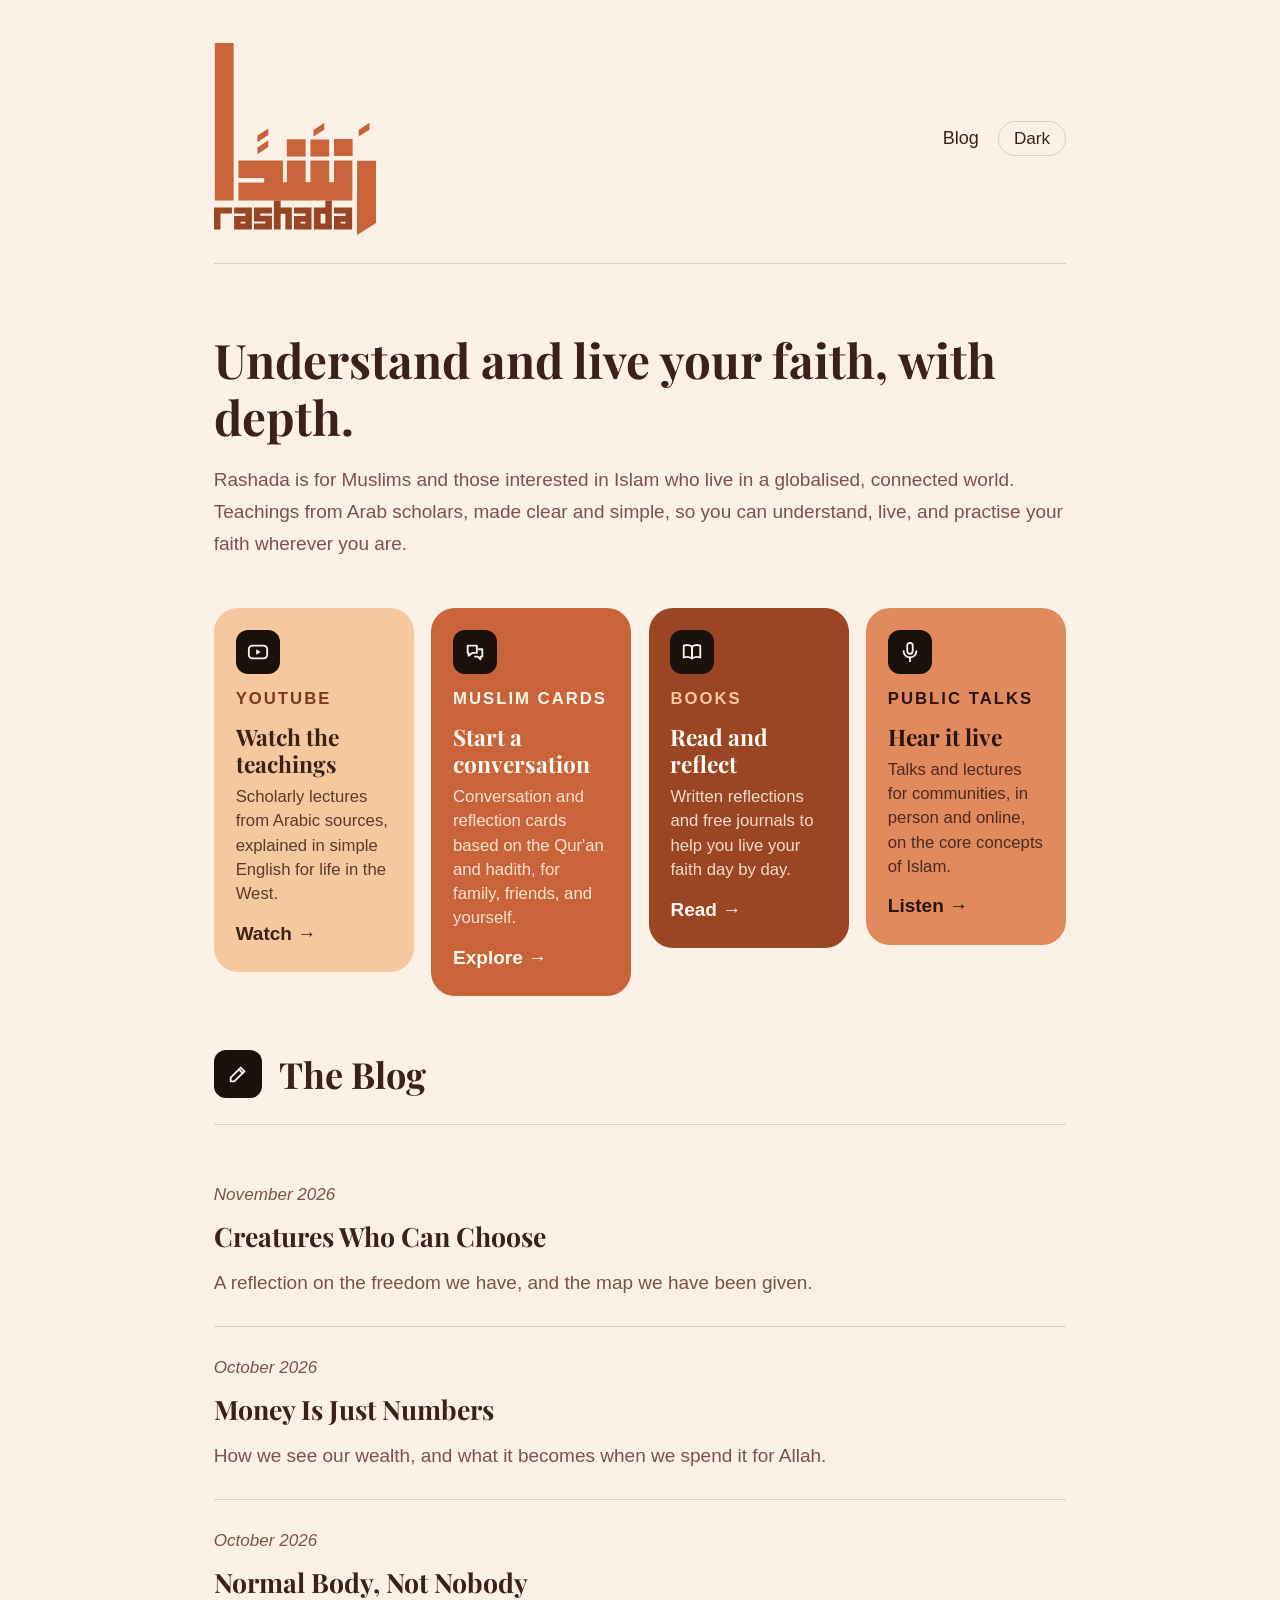
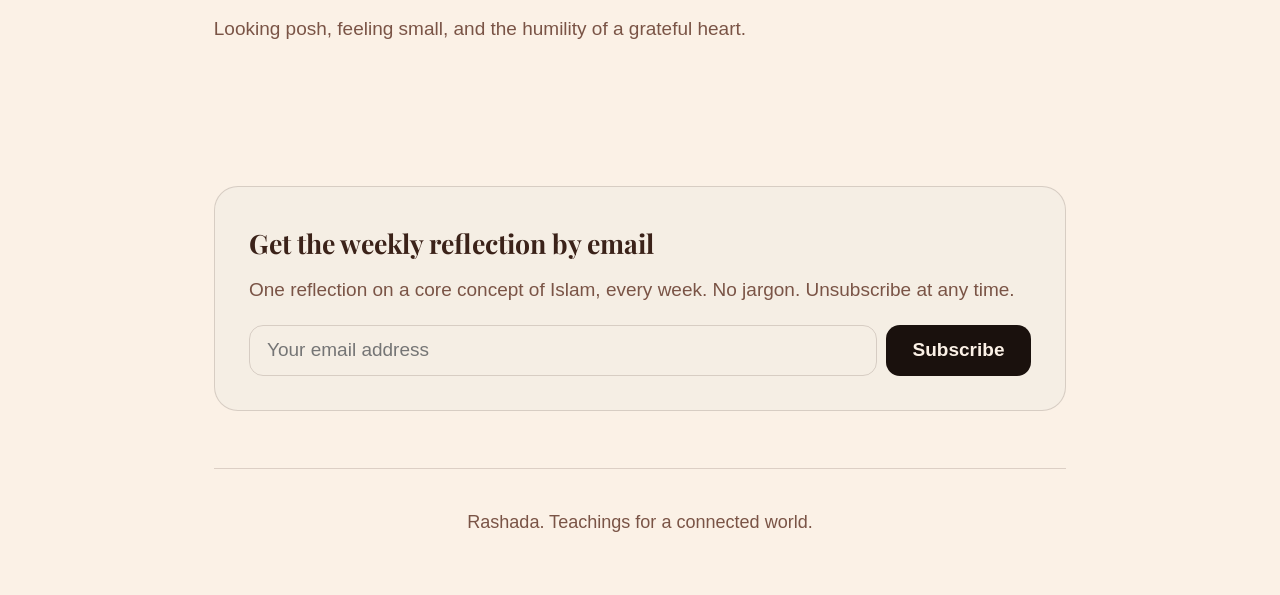
==== index.html @ ac75fcfa "Add Rashada website homepage Co-Authored-By: Claude Haiku 5.5 <noreply@anthropic.com> Claude-Session" ====
<!DOCTYPE html>
<html lang="en">
<head>
<meta charset="UTF-8">
<meta name="viewport" content="width=device-width, initial-scale=1.0">
<title>Rashada</title>
<meta name="description" content="Rashada is for Muslims and those interested in Islam who live in a globalised, connected world. Teachings from Arab scholars, made clear and simple.">
<link rel="preconnect" href="https://fonts.googleapis.com">
<link rel="preconnect" href="https://fonts.gstatic.com" crossorigin>
<link href="https://fonts.googleapis.com/css2?family=Playfair+Display:wght@400;700&display=swap" rel="stylesheet">
<style>
  /* Palette A: Desert Dawn. Light is the default; dark mode is pitch black. */
  :root {
    --bg: #FBF1E6;
    --surface: #F5EEE4;
    --text: #3B2219;
    --accent: #B4552D;
    --muted: #7A5446;
    --rule: rgba(59, 34, 25, 0.16);
    --icon-bg: #1A110D;
    --icon-fg: #FBF1E6;
    --serif-display: "Playfair Display", Georgia, "Times New Roman", serif;
    --sans-body: -apple-system, BlinkMacSystemFont, "Segoe UI", Helvetica, Arial, sans-serif;
  }

  :root[data-theme="dark"] {
    --bg: #000000;
    --surface: #0E0A08;
    --text: #F6E7D8;
    --accent: #E8A07A;
    --muted: #C9B2A2;
    --rule: rgba(246, 231, 216, 0.16);
    --icon-bg: #F6E7D8;
    --icon-fg: #000000;
  }

  @media (prefers-color-scheme: dark) {
    :root:not([data-theme="light"]) {
      --bg: #000000;
      --surface: #0E0A08;
      --text: #F6E7D8;
      --accent: #E8A07A;
      --muted: #C9B2A2;
      --rule: rgba(246, 231, 216, 0.16);
      --icon-bg: #F6E7D8;
      --icon-fg: #000000;
    }
  }

  * { box-sizing: border-box; }

  html, body {
    margin: 0;
    padding: 0;
    background: var(--bg);
    color: var(--text);
    font-family: var(--sans-body);
    font-size: 19px;
    line-height: 1.7;
  }

  a { color: var(--accent); text-decoration: none; }
  a:hover { text-decoration: underline; }

  .wrap { max-width: 680px; margin: 0 auto; padding: 0 1.25rem; }
  .wrap.wide { max-width: 900px; }

  /* Header */
  header.site {
    padding: 2.25rem 0 1.5rem;
    border-bottom: 1px solid var(--rule);
    display: flex;
    justify-content: space-between;
    align-items: center;
    flex-wrap: wrap;
    gap: 1rem;
  }

  .logo { display: flex; align-items: center; gap: 0.9rem; color: var(--text); text-decoration: none; }
  .logo:hover { text-decoration: none; }
  .logo svg.wordmark { height: 192px; width: auto; flex: none; display: block; }
  .logo .word {
    font-family: var(--serif-display);
    font-size: 1.9rem;
    font-weight: 700;
    letter-spacing: 0.02em;
    line-height: 1;
  }
  .logo .greeting {
    display: block;
    font-family: var(--sans-body);
    font-size: 0.85rem;
    color: var(--muted);
    letter-spacing: 0.02em;
    margin-top: 0.25rem;
  }

  .header-right { display: flex; gap: 1rem; align-items: center; flex-wrap: wrap; }
  .header-right a { color: var(--text); font-size: 0.95rem; }
  .header-right a:hover { color: var(--accent); }

  .theme-toggle {
    background: none;
    border: 1px solid var(--rule);
    color: var(--text);
    font-family: var(--sans-body);
    font-size: 0.9rem;
    padding: 0.35rem 0.8rem;
    border-radius: 999px;
    cursor: pointer;
  }
  .theme-toggle:hover { border-color: var(--accent); color: var(--accent); }

  /* Hero */
  .hero { padding: 3.5rem 0 2.5rem; }
  .hero h1 {
    font-family: var(--serif-display);
    font-size: 2.5rem;
    line-height: 1.2;
    margin: 0 0 1rem;
    font-weight: 700;
  }
  .hero p { margin: 0; color: var(--muted); }

  /* Four cards */
  .cards {
    display: grid;
    grid-template-columns: repeat(auto-fit, minmax(190px, 1fr));
    gap: 0.9rem;
    margin: 0 0 2.5rem;
  }

  .card {
    background: var(--surface);
    border: 1px solid var(--rule);
    border-radius: 24px;
    padding: 1.1rem;
    aspect-ratio: 1 / 1;
    display: flex;
    flex-direction: column;
  }

  .icon {
    width: 44px;
    height: 44px;
    border-radius: 12px;
    background: var(--icon-bg);
    color: var(--icon-fg);
    display: flex;
    align-items: center;
    justify-content: center;
    margin-bottom: 0.7rem;
  }
  .icon svg { width: 22px; height: 22px; }

  .eyebrow {
    font-size: 0.78rem;
    font-weight: 700;
    letter-spacing: 0.12em;
    text-transform: uppercase;
    color: var(--accent);
    margin: 0 0 0.35rem;
  }

  .card h2 {
    font-family: var(--serif-display);
    font-size: 1.2rem;
    line-height: 1.2;
    margin: 0 0 0.4rem;
    font-weight: 700;
  }

  .card p { margin: 0 0 0.6rem; color: var(--muted); font-size: 0.88rem; line-height: 1.45; }

  .card .more { margin-top: auto; font-weight: 700; color: var(--text); font-size: 1rem; }
  .card .more:hover { color: var(--accent); }

  /* Blog */
  section.blog { padding-bottom: 3rem; }

  .blog-head {
    display: flex;
    align-items: center;
    gap: 0.9rem;
    border-bottom: 1px solid var(--rule);
    padding-bottom: 1rem;
    margin-bottom: 1.5rem;
  }
  .blog-head .icon { margin: 0; width: 48px; height: 48px; border-radius: 12px; }
  .blog-head .icon svg { width: 22px; height: 22px; }
  .blog-head h2 {
    font-family: var(--serif-display);
    font-size: 1.9rem;
    margin: 0;
    font-weight: 700;
  }

  article.post { padding: 1.4rem 0; border-bottom: 1px solid var(--rule); }
  article.post:last-child { border-bottom: none; }

  article.post .date {
    font-size: 0.9rem;
    color: var(--muted);
    font-style: italic;
  }

  article.post h3 {
    font-family: var(--serif-display);
    font-size: 1.4rem;
    margin: 0.25rem 0 0.4rem;
    font-weight: 700;
  }
  article.post h3 a { color: var(--text); }
  article.post h3 a:hover { color: var(--accent); }

  article.post p { margin: 0; color: var(--muted); font-size: 1rem; }

  /* Signup */
  .signup {
    background: var(--surface);
    border: 1px solid var(--rule);
    border-radius: 24px;
    padding: 1.8rem;
    margin: 3rem 0 0;
  }
  .signup h2 { font-family: var(--serif-display); font-size: 1.4rem; margin: 0 0 0.4rem; }
  .signup p { margin: 0 0 1rem; color: var(--muted); font-size: 1rem; }

  .signup form { display: flex; gap: 0.5rem; flex-wrap: wrap; }

  .signup input[type="email"] {
    flex: 1 1 240px;
    padding: 0.7rem 0.9rem;
    font-family: var(--sans-body);
    font-size: 1rem;
    background: transparent;
    color: var(--text);
    border: 1px solid var(--rule);
    border-radius: 14px;
  }
  .signup input[type="email"]:focus { outline: 2px solid var(--accent); outline-offset: 1px; }

  .signup button {
    padding: 0.7rem 1.4rem;
    font-family: var(--sans-body);
    font-weight: 700;
    font-size: 1rem;
    background: var(--icon-bg);
    color: var(--icon-fg);
    border: none;
    border-radius: 14px;
    cursor: pointer;
  }
  .signup button:hover { opacity: 0.9; }

  /* Tile colours: one per card, icons unchanged */
  .cards .card { --tile-text: var(--text); --tile-muted: var(--muted); --tile-eyebrow: var(--accent); }
  .cards .card p { color: var(--tile-muted); }
  .cards .card .eyebrow { color: var(--tile-eyebrow); }
  .cards .card .more { color: var(--tile-text); }
  .cards .card h2 { color: var(--tile-text); }
  .cards .card:nth-child(1) { background: #F6C89F; border-color: transparent; --tile-text: #3B2219; --tile-muted: #5A3A2C; --tile-eyebrow: #7A3A1C; }
  .cards .card:nth-child(2) { background: #C9643A; border-color: transparent; --tile-text: #FFF8F0; --tile-muted: #FBE3D2; --tile-eyebrow: #FFF8F0; }
  .cards .card:nth-child(3) { background: #9A4524; border-color: transparent; --tile-text: #FFF8F0; --tile-muted: #F5DCCB; --tile-eyebrow: #F6C89F; }
  .cards .card:nth-child(4) { background: #E08A5E; border-color: transparent; --tile-text: #2A1610; --tile-muted: #4A2A1E; --tile-eyebrow: #2A1610; }

  /* Logo colours: Arabic in Terracotta, English in Burnt Sienna (brighter in dark mode) */
  :root { --logo-ar: #C9643A; --logo-en: #9A4524; }
  :root[data-theme="dark"] { --logo-ar: #E08A5E; --logo-en: #E8A07A; }
  @media (prefers-color-scheme: dark) {
    :root:not([data-theme="light"]) { --logo-ar: #E08A5E; --logo-en: #E8A07A; }
  }
  .logo svg.wordmark path { color: var(--logo-ar); }
  .logo svg.wordmark path:nth-child(n+7) { color: var(--logo-en); }

  footer.site {
    border-top: 1px solid var(--rule);
    padding: 2rem 0 3rem;
    margin-top: 3rem;
    color: var(--muted);
    font-size: 0.95rem;
    text-align: center;
  }
</style>
</head>
<body>

<div class="wrap wide">

  <header class="site">
    <a class="logo" href="#" aria-label="Rashada home">
      <svg class="wordmark" viewBox="0 0 752 888" aria-hidden="true">
        <path d="M4 0H91V728H4V0Z" fill-rule="evenodd" clip-rule="evenodd" fill="currentColor"/>
        <path d="M113 543H319V644H337V544H424V644H446V544H533V644H555V544H640V728H113V645H232V624H113V543Z" fill-rule="evenodd" clip-rule="evenodd" fill="currentColor"/>
        <path d="M662 545H749L751 831L664 887C662 887.667 661 886.667 661 884L662 545Z" fill-rule="evenodd" clip-rule="evenodd" fill="currentColor"/>
        <path d="M337 445H424V525H337V445ZM446 446H533V525H446V446ZM555 444H641V523H555V444Z" fill-rule="evenodd" clip-rule="evenodd" fill="currentColor"/>
        <path d="M201 428L251 395V426L201 459V428ZM201 483L251 450V481L201 514V483Z" fill-rule="evenodd" clip-rule="evenodd" fill="currentColor"/>
        <path d="M460 402L510 369V401L460 433V402ZM669 402L719 369V401L669 433V402Z" fill-rule="evenodd" clip-rule="evenodd" fill="currentColor"/>
        <path d="M0 761H83V788H30V863H0V761Z" fill-rule="evenodd" clip-rule="evenodd" fill="currentColor"/>
        <path d="M93 761H175V863H93V800H145V788H93V761ZM123 827H145V835H123V827Z" fill-rule="evenodd" clip-rule="evenodd" fill="currentColor"/>
        <path d="M185 761H268V788H214V799H268V863H185V835H238V826H185V761Z" fill-rule="evenodd" clip-rule="evenodd" fill="currentColor"/>
        <path d="M277 729H308V761H360V863H330V790H308V863H277V729Z" fill-rule="evenodd" clip-rule="evenodd" fill="currentColor"/>
        <path d="M370 761H451V863H370V800H423V788H370V761ZM400 827H423V835H400V827Z" fill-rule="evenodd" clip-rule="evenodd" fill="currentColor"/>
        <path d="M515 729H545V863H462V761H515V729ZM493 790H515V835H493V790Z" fill-rule="evenodd" clip-rule="evenodd" fill="currentColor"/>
        <path d="M555 761H639V863H555V800H608V788H555V761ZM586 827H608V835H586V827Z" fill-rule="evenodd" clip-rule="evenodd" fill="currentColor"/>
      </svg>
    </a>
    <div class="header-right">
      <a href="#blog">Blog</a>
      <button class="theme-toggle" id="themeToggle" type="button" aria-label="Switch light and dark mode">Dark</button>
    </div>
  </header>

  <main>

    <section class="hero">
      <h1>Understand and live your faith, with depth.</h1>
      <p>Rashada is for Muslims and those interested in Islam who live in a globalised, connected world. Teachings from Arab scholars, made clear and simple, so you can understand, live, and practise your faith wherever you are.</p>
    </section>

    <!-- Four cards: YouTube, Muslim Cards, Books, Public Talks -->
    <section class="cards" aria-label="Ways to learn with Rashada">

      <div class="card">
        <div class="icon" aria-hidden="true">
          <svg viewBox="0 0 24 24" fill="none" stroke="currentColor" stroke-width="2" stroke-linecap="round" stroke-linejoin="round">
            <rect x="2" y="5" width="20" height="14" rx="4"/>
            <polygon points="10,9 15,12 10,15" fill="currentColor" stroke="none"/>
          </svg>
        </div>
        <p class="eyebrow">YouTube</p>
        <h2>Watch the teachings</h2>
        <p>Scholarly lectures from Arabic sources, explained in simple English for life in the West.</p>
        <a class="more" href="#">Watch &rarr;</a>
      </div>

      <div class="card">
        <div class="icon" aria-hidden="true">
          <svg viewBox="0 0 24 24" fill="none" stroke="currentColor" stroke-width="2" stroke-linecap="round" stroke-linejoin="round">
            <path d="M4 5h10v8H9l-4 3v-3H4z"/>
            <path d="M16 9h4v8h-2v3l-3-3h-3"/>
          </svg>
        </div>
        <p class="eyebrow">Muslim Cards</p>
        <h2>Start a conversation</h2>
        <p>Conversation and reflection cards based on the Qur'an and hadith, for family, friends, and yourself.</p>
        <a class="more" href="#">Explore &rarr;</a>
      </div>

      <div class="card">
        <div class="icon" aria-hidden="true">
          <svg viewBox="0 0 24 24" fill="none" stroke="currentColor" stroke-width="2" stroke-linecap="round" stroke-linejoin="round">
            <path d="M3 5c3-1 6-1 9 1v13c-3-2-6-2-9-1z"/>
            <path d="M21 5c-3-1-6-1-9 1v13c3-2 6-2 9-1z"/>
          </svg>
        </div>
        <p class="eyebrow">Books</p>
        <h2>Read and reflect</h2>
        <p>Written reflections and free journals to help you live your faith day by day.</p>
        <a class="more" href="#">Read &rarr;</a>
      </div>

      <div class="card">
        <div class="icon" aria-hidden="true">
          <svg viewBox="0 0 24 24" fill="none" stroke="currentColor" stroke-width="2" stroke-linecap="round" stroke-linejoin="round">
            <rect x="9" y="2" width="6" height="12" rx="3"/>
            <path d="M5 11a7 7 0 0 0 14 0"/>
            <line x1="12" y1="18" x2="12" y2="22"/>
          </svg>
        </div>
        <p class="eyebrow">Public talks</p>
        <h2>Hear it live</h2>
        <p>Talks and lectures for communities, in person and online, on the core concepts of Islam.</p>
        <a class="more" href="#">Listen &rarr;</a>
      </div>

    </section>

    <!-- The blog is the main content of the page -->
    <section class="blog" id="blog">
      <div class="blog-head">
        <div class="icon" aria-hidden="true">
          <svg viewBox="0 0 24 24" fill="none" stroke="currentColor" stroke-width="2" stroke-linecap="round" stroke-linejoin="round">
            <path d="M4 20h4L19 9l-4-4L4 16z"/>
            <line x1="13" y1="7" x2="17" y2="11"/>
          </svg>
        </div>
        <h2>The Blog</h2>
      </div>

      <article class="post">
        <div class="date">November 2026</div>
        <h3><a href="#">Creatures Who Can Choose</a></h3>
        <p>A reflection on the freedom we have, and the map we have been given.</p>
      </article>

      <article class="post">
        <div class="date">October 2026</div>
        <h3><a href="#">Money Is Just Numbers</a></h3>
        <p>How we see our wealth, and what it becomes when we spend it for Allah.</p>
      </article>

      <article class="post">
        <div class="date">October 2026</div>
        <h3><a href="#">Normal Body, Not Nobody</a></h3>
        <p>Looking posh, feeling small, and the humility of a grateful heart.</p>
      </article>
    </section>

    <section class="signup" id="newsletter">
      <h2>Get the weekly reflection by email</h2>
      <p>One reflection on a core concept of Islam, every week. No jargon. Unsubscribe at any time.</p>
      <!-- Replace the action below with your Substack subscribe link or embed code. -->
      <form action="#" method="post" onsubmit="return false;">
        <input type="email" name="email" placeholder="Your email address" required aria-label="Email address">
        <button type="submit">Subscribe</button>
      </form>
    </section>

  </main>

  <footer class="site">
    Rashada. Teachings for a connected world.
  </footer>

</div>

<script>
  (function () {
    var root = document.documentElement;
    var btn = document.getElementById('themeToggle');
    var systemDark = window.matchMedia('(prefers-color-scheme: dark)');

    function isDark() {
      var explicit = root.getAttribute('data-theme');
      if (explicit) return explicit === 'dark';
      return systemDark.matches;
    }

    function render() {
      btn.textContent = isDark() ? 'Light' : 'Dark';
    }

    btn.addEventListener('click', function () {
      root.setAttribute('data-theme', isDark() ? 'light' : 'dark');
      render();
    });

    systemDark.addEventListener('change', render);
    render();
  })();
</script>

</body>
</html>
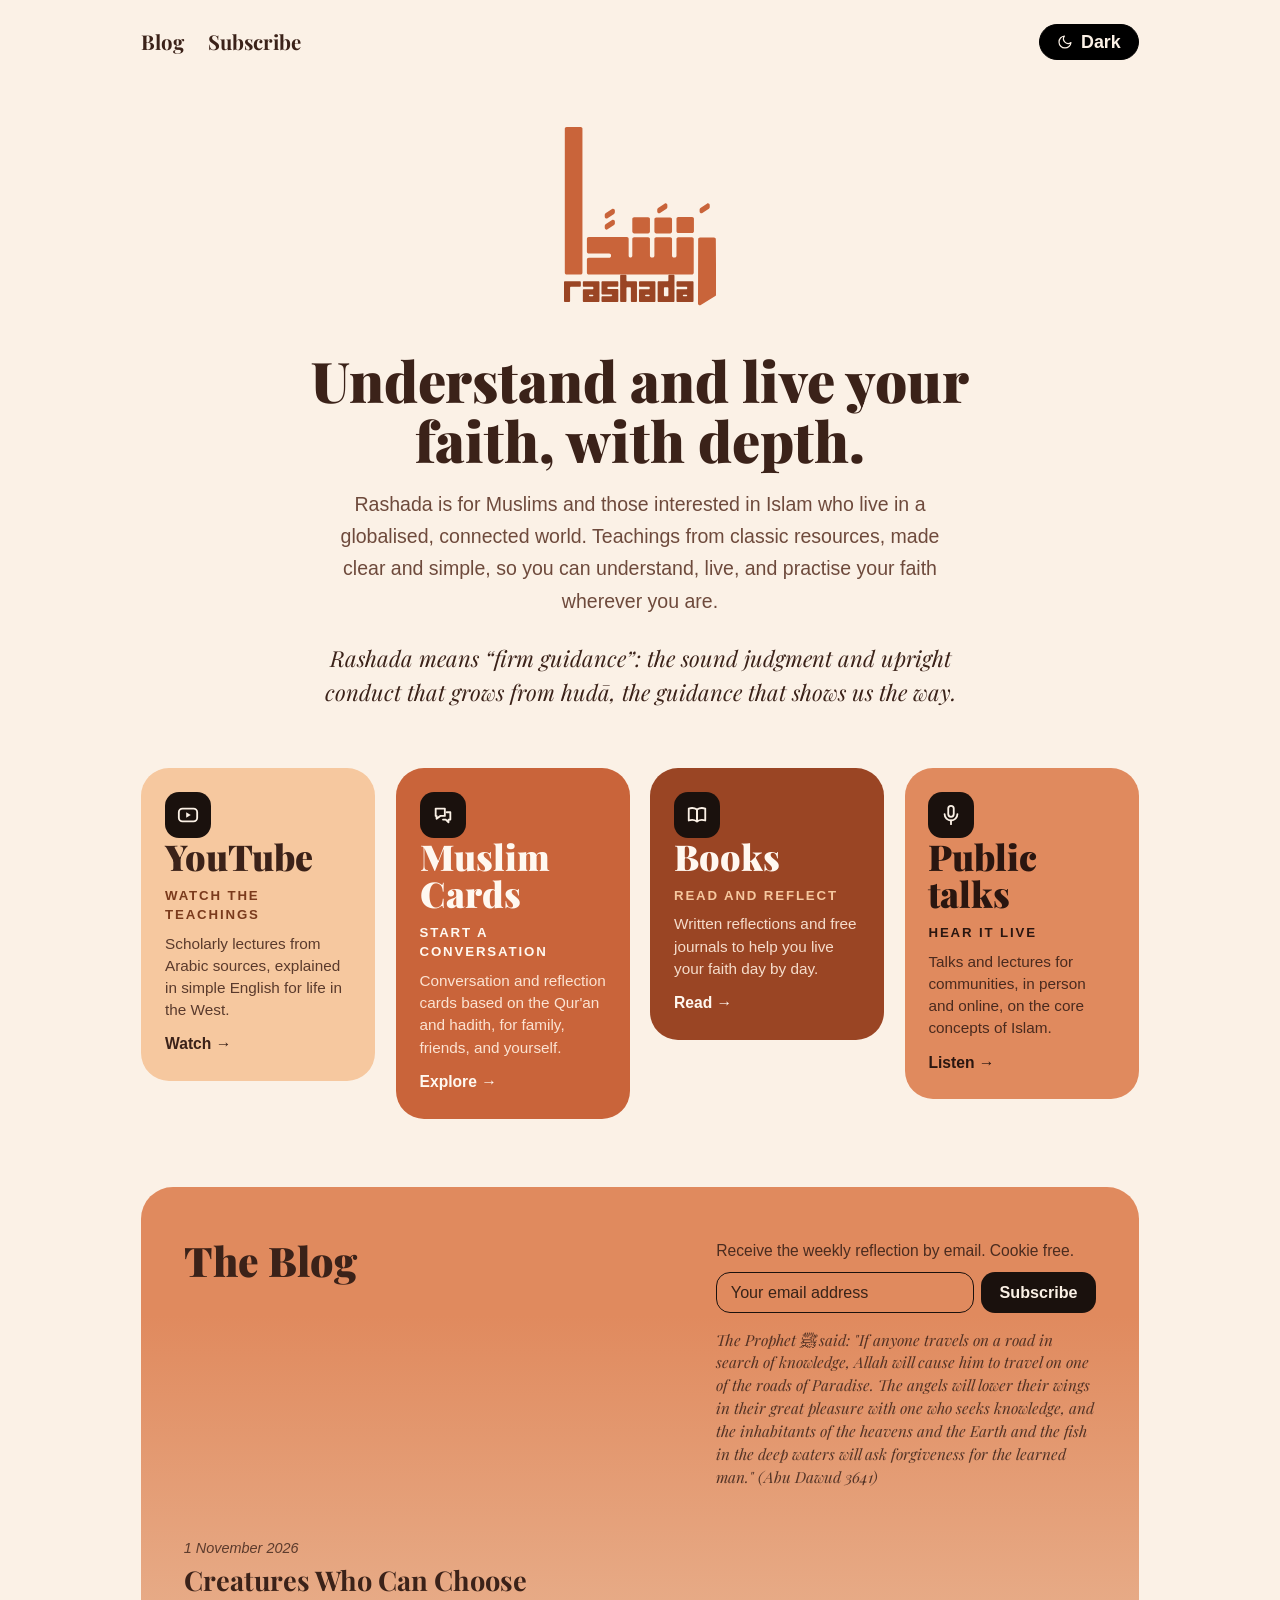
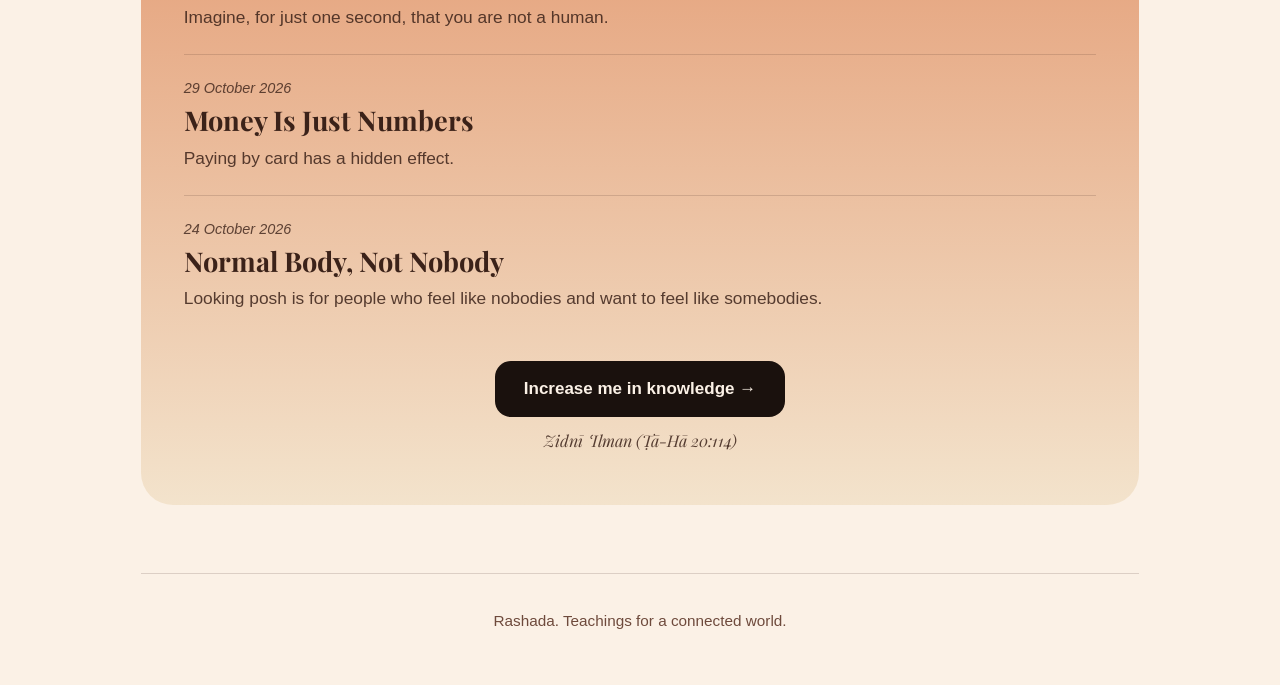
==== commit c1a5dfee: "Publish bold homepage version Co-Authored-By: Claude Haiku 5.5 <noreply@anthropic.com> Claude-Sessio" ====
--- a/index.html
+++ b/index.html
@@ -7,43 +7,55 @@
 <meta name="description" content="Rashada is for Muslims and those interested in Islam who live in a globalised, connected world. Teachings from Arab scholars, made clear and simple.">
 <link rel="preconnect" href="https://fonts.googleapis.com">
 <link rel="preconnect" href="https://fonts.gstatic.com" crossorigin>
-<link href="https://fonts.googleapis.com/css2?family=Playfair+Display:wght@400;700&display=swap" rel="stylesheet">
+<link href="https://fonts.googleapis.com/css2?family=Playfair+Display:wght@400;700;900&display=swap" rel="stylesheet">
 <style>
-  /* Palette A: Desert Dawn. Light is the default; dark mode is pitch black. */
+  /* Bold variant. Palette A base, with the four tile colours used across the page. */
   :root {
     --bg: #FBF1E6;
-    --surface: #F5EEE4;
     --text: #3B2219;
+    --muted: #6E4A3C;
     --accent: #B4552D;
-    --muted: #7A5446;
     --rule: rgba(59, 34, 25, 0.16);
+    --band: #F6C89F;
+    --band-grad: linear-gradient(180deg, #E08A5E 0%, #E08A5E 14%, #F3E3CC 100%);
+    --band-text: #3B2219;
     --icon-bg: #1A110D;
     --icon-fg: #FBF1E6;
-    --serif-display: "Playfair Display", Georgia, "Times New Roman", serif;
-    --sans-body: -apple-system, BlinkMacSystemFont, "Segoe UI", Helvetica, Arial, sans-serif;
+    --serif: "Playfair Display", Georgia, "Times New Roman", serif;
+    --sans: -apple-system, BlinkMacSystemFont, "Segoe UI", Helvetica, Arial, sans-serif;
+    --logo-ar: #C9643A;
+    --logo-en: #9A4524;
   }
 
   :root[data-theme="dark"] {
     --bg: #000000;
-    --surface: #0E0A08;
     --text: #F6E7D8;
+    --muted: #C9B2A2;
     --accent: #E8A07A;
-    --muted: #C9B2A2;
     --rule: rgba(246, 231, 216, 0.16);
+    --band: #14100D;
+    --band-grad: linear-gradient(180deg, #9A4524 0%, #9A4524 14%, #000000 100%);
+    --band-text: #F6E7D8;
     --icon-bg: #F6E7D8;
     --icon-fg: #000000;
+    --logo-ar: #E08A5E;
+    --logo-en: #E8A07A;
   }
 
   @media (prefers-color-scheme: dark) {
     :root:not([data-theme="light"]) {
       --bg: #000000;
-      --surface: #0E0A08;
       --text: #F6E7D8;
+      --muted: #C9B2A2;
       --accent: #E8A07A;
-      --muted: #C9B2A2;
       --rule: rgba(246, 231, 216, 0.16);
+      --band: #14100D;
+    --band-grad: linear-gradient(180deg, #9A4524 0%, #9A4524 14%, #000000 100%);
+      --band-text: #F6E7D8;
       --icon-bg: #F6E7D8;
       --icon-fg: #000000;
+      --logo-ar: #E08A5E;
+      --logo-en: #E8A07A;
     }
   }
 
@@ -54,370 +66,482 @@
     padding: 0;
     background: var(--bg);
     color: var(--text);
-    font-family: var(--sans-body);
-    font-size: 19px;
-    line-height: 1.7;
+    font-family: var(--sans);
+    font-weight: 300;
+    font-size: 17px;
+    line-height: 1.65;
   }
 
   a { color: var(--accent); text-decoration: none; }
   a:hover { text-decoration: underline; }
 
-  .wrap { max-width: 680px; margin: 0 auto; padding: 0 1.25rem; }
-  .wrap.wide { max-width: 900px; }
-
-  /* Header */
-  header.site {
-    padding: 2.25rem 0 1.5rem;
-    border-bottom: 1px solid var(--rule);
+  .container { max-width: 1040px; margin: 0 auto; padding: 0 1.25rem; }
+
+  /* Top bar */
+  .topbar {
     display: flex;
     justify-content: space-between;
     align-items: center;
-    flex-wrap: wrap;
-    gap: 1rem;
-  }
-
-  .logo { display: flex; align-items: center; gap: 0.9rem; color: var(--text); text-decoration: none; }
-  .logo:hover { text-decoration: none; }
-  .logo svg.wordmark { height: 192px; width: auto; flex: none; display: block; }
-  .logo .word {
-    font-family: var(--serif-display);
-    font-size: 1.9rem;
-    font-weight: 700;
-    letter-spacing: 0.02em;
-    line-height: 1;
-  }
-  .logo .greeting {
-    display: block;
-    font-family: var(--sans-body);
-    font-size: 0.85rem;
-    color: var(--muted);
-    letter-spacing: 0.02em;
-    margin-top: 0.25rem;
-  }
-
-  .header-right { display: flex; gap: 1rem; align-items: center; flex-wrap: wrap; }
-  .header-right a { color: var(--text); font-size: 0.95rem; }
-  .header-right a:hover { color: var(--accent); }
+    padding: 1.4rem 0;
+  }
+  .topbar nav { display: flex; gap: 1.4rem; align-items: center; }
+  .topbar nav a { color: var(--text); font-family: var(--serif); font-size: 1.2rem; font-weight: 700; }
+  .topbar nav a:hover { color: var(--accent); text-decoration: none; }
 
   .theme-toggle {
     background: none;
     border: 1px solid var(--rule);
     color: var(--text);
-    font-family: var(--sans-body);
-    font-size: 0.9rem;
-    padding: 0.35rem 0.8rem;
+    font-family: var(--sans);
+    font-size: 1.05rem;
+    font-weight: 700;
+    padding: 0.4rem 1rem;
     border-radius: 999px;
     cursor: pointer;
   }
-  .theme-toggle:hover { border-color: var(--accent); color: var(--accent); }
-
-  /* Hero */
-  .hero { padding: 3.5rem 0 2.5rem; }
+
+  /* Hero with centred logo */
+  .theme-toggle {
+    display: inline-flex;
+    align-items: center;
+    gap: 0.45rem;
+  }
+  .theme-toggle svg {
+    width: 16px;
+    height: 16px;
+    fill: none;
+    stroke: currentColor;
+    stroke-width: 1.8;
+    stroke-linecap: round;
+    stroke-linejoin: round;
+  }
+
+  /* Light button: light background, dark sun and text. Dark button: pitch black, light moon and text. */
+  .theme-toggle.to-light { background: #FBF1E6; color: #3B2219; border-color: #3B2219; }
+  .theme-toggle.to-dark { background: #000000; color: #FBF1E6; border-color: #000000; }
+
+  .hero {
+    text-align: center;
+    padding: 2.5rem 0 3.5rem;
+  }
+
+  .logo-big svg { height: 180px; width: auto; display: inline-block; }
+  .logo-big path:nth-child(-n+6) { fill: var(--logo-ar); }
+  .logo-big path:nth-child(n+7) { fill: var(--logo-en); }
+
   .hero h1 {
-    font-family: var(--serif-display);
-    font-size: 2.5rem;
-    line-height: 1.2;
-    margin: 0 0 1rem;
-    font-weight: 700;
-  }
-  .hero p { margin: 0; color: var(--muted); }
-
-  /* Four cards */
-  .cards {
+    font-family: var(--serif);
+    font-weight: 900;
+    font-size: 3.3rem;
+    line-height: 1.08;
+    margin: 2rem auto 1rem;
+    max-width: 780px;
+  }
+
+  .hero p {
+    font-size: 1.15rem;
+    color: var(--muted);
+    max-width: 640px;
+    margin: 0 auto;
+  }
+
+  .hero p.meaning {
+    font-family: var(--serif);
+    font-style: italic;
+    font-size: 1.3rem;
+    line-height: 1.5;
+    color: var(--text);
+    margin: 1.5rem auto 0;
+    max-width: 640px;
+  }
+
+  /* Staggered tiles */
+  .tiles {
     display: grid;
-    grid-template-columns: repeat(auto-fit, minmax(190px, 1fr));
-    gap: 0.9rem;
-    margin: 0 0 2.5rem;
-  }
-
-  .card {
-    background: var(--surface);
-    border: 1px solid var(--rule);
-    border-radius: 24px;
-    padding: 1.1rem;
+    grid-template-columns: repeat(4, 1fr);
+    gap: 1.2rem;
+    align-items: start;
+    margin: 0 0 4rem;
+  }
+
+  .tile {
+    border-radius: 28px;
     aspect-ratio: 1 / 1;
+    padding: 1.4rem;
     display: flex;
     flex-direction: column;
-  }
-
-  .icon {
-    width: 44px;
-    height: 44px;
-    border-radius: 12px;
+    color: var(--tile-text);
+    background: var(--tile-bg);
+    --tile-text: #3B2219;
+    --tile-muted: #5A3A2C;
+    --tile-eyebrow: #7A3A1C;
+  }
+
+  .tile:nth-child(1) { --tile-bg: #F6C89F; }
+  .tile:nth-child(2) { --tile-bg: #C9643A; --tile-text: #FFF8F0; --tile-muted: #FBE3D2; --tile-eyebrow: #FFF8F0; }
+  .tile:nth-child(3) { --tile-bg: #9A4524; --tile-text: #FFF8F0; --tile-muted: #F5DCCB; --tile-eyebrow: #F6C89F; }
+  .tile:nth-child(4) { --tile-bg: #E08A5E; --tile-text: #2A1610; --tile-muted: #4A2A1E; --tile-eyebrow: #2A1610; }
+
+  .tile h2.big { font-size: 2.1rem; font-weight: 900; line-height: 1.05; margin: 0 0 0.6rem; }
+  .tile .action {
+    font-size: 0.78rem;
+    font-weight: 700;
+    letter-spacing: 0.14em;
+    text-transform: uppercase;
+    color: var(--tile-eyebrow);
+    margin: 0 0 0.5rem;
+  }
+
+  .tile .icon {
+    width: 46px;
+    height: 46px;
+    border-radius: 14px;
     background: var(--icon-bg);
     color: var(--icon-fg);
     display: flex;
     align-items: center;
     justify-content: center;
-    margin-bottom: 0.7rem;
-  }
-  .icon svg { width: 22px; height: 22px; }
-
-  .eyebrow {
-    font-size: 0.78rem;
-    font-weight: 700;
-    letter-spacing: 0.12em;
+    margin-bottom: auto;
+  }
+  .tile .icon svg { width: 22px; height: 22px; }
+
+  .tile .eyebrow {
+    font-size: 0.72rem;
+    font-weight: 700;
+    letter-spacing: 0.14em;
     text-transform: uppercase;
-    color: var(--accent);
-    margin: 0 0 0.35rem;
-  }
-
-  .card h2 {
-    font-family: var(--serif-display);
-    font-size: 1.2rem;
-    line-height: 1.2;
-    margin: 0 0 0.4rem;
-    font-weight: 700;
-  }
-
-  .card p { margin: 0 0 0.6rem; color: var(--muted); font-size: 0.88rem; line-height: 1.45; }
-
-  .card .more { margin-top: auto; font-weight: 700; color: var(--text); font-size: 1rem; }
-  .card .more:hover { color: var(--accent); }
-
-  /* Blog */
-  section.blog { padding-bottom: 3rem; }
-
-  .blog-head {
+    color: var(--tile-eyebrow);
+    margin: 0 0 0.3rem;
+  }
+
+  .tile h2 {
+    font-family: var(--serif);
+    font-weight: 700;
+    font-size: 1.35rem;
+    line-height: 1.15;
+    margin: 0 0 0.5rem;
+    color: var(--tile-text);
+  }
+
+  .tile p {
+    font-size: 0.9rem;
+    line-height: 1.45;
+    color: var(--tile-muted);
+    margin: 0 0 0.6rem;
+    font-weight: 400;
+  }
+
+  .tile .more { font-weight: 700; color: var(--tile-text); font-size: 0.92rem; }
+
+  /* Blog band */
+  .band {
+    background: var(--band-grad);
+    color: var(--band-text);
+    border-radius: 32px;
+    padding: 3rem 2.5rem;
+    margin-bottom: 4rem;
+  }
+
+  .band-head {
     display: flex;
-    align-items: center;
-    gap: 0.9rem;
-    border-bottom: 1px solid var(--rule);
-    padding-bottom: 1rem;
+    justify-content: space-between;
+    align-items: flex-start;
+    gap: 1.5rem;
+    flex-wrap: wrap;
     margin-bottom: 1.5rem;
   }
-  .blog-head .icon { margin: 0; width: 48px; height: 48px; border-radius: 12px; }
-  .blog-head .icon svg { width: 22px; height: 22px; }
-  .blog-head h2 {
-    font-family: var(--serif-display);
-    font-size: 1.9rem;
-    margin: 0;
-    font-weight: 700;
-  }
-
-  article.post { padding: 1.4rem 0; border-bottom: 1px solid var(--rule); }
-  article.post:last-child { border-bottom: none; }
-
-  article.post .date {
+
+  .band-head h2 { margin: 0; }
+
+  .band-signup { max-width: 380px; }
+  .band-signup p { margin: 0 0 0.5rem; font-size: 0.92rem; color: var(--band-text); opacity: 0.9; }
+
+  .band-signup form { display: flex; gap: 0.4rem; flex-wrap: wrap; }
+
+  .band-signup input[type="email"] {
+    flex: 1 1 180px;
+    padding: 0.6rem 0.8rem;
+    font-family: var(--sans);
+    font-size: 0.95rem;
+    background: transparent;
+    color: var(--band-text);
+    border: 1px solid var(--band-text);
+    border-radius: 14px;
+    opacity: 0.9;
+  }
+
+  .band-more { margin-top: 1.5rem; text-align: center; }
+
+  .more-btn {
+    display: inline-block;
+    padding: 0.85rem 1.7rem;
+    background: var(--icon-bg);
+    color: var(--icon-fg);
+    border-radius: 16px;
+    font-family: var(--sans);
+    font-weight: 700;
+    font-size: 1rem;
+    text-decoration: none;
+  }
+  .more-btn:hover { opacity: 0.9; text-decoration: none; }
+
+  .more-ar {
+    display: block;
+    margin-top: 0.6rem;
+    font-family: var(--serif);
+    font-style: italic;
+    font-size: 0.95rem;
+    opacity: 0.85;
+  }
+
+  .band-signup .hadith-note {
+    font-family: var(--serif);
     font-size: 0.9rem;
-    color: var(--muted);
-    font-style: italic;
-  }
-
-  article.post h3 {
-    font-family: var(--serif-display);
-    font-size: 1.4rem;
-    margin: 0.25rem 0 0.4rem;
-    font-weight: 700;
-  }
-  article.post h3 a { color: var(--text); }
-  article.post h3 a:hover { color: var(--accent); }
-
-  article.post p { margin: 0; color: var(--muted); font-size: 1rem; }
-
-  /* Signup */
-  .signup {
-    background: var(--surface);
-    border: 1px solid var(--rule);
-    border-radius: 24px;
-    padding: 1.8rem;
-    margin: 3rem 0 0;
-  }
-  .signup h2 { font-family: var(--serif-display); font-size: 1.4rem; margin: 0 0 0.4rem; }
-  .signup p { margin: 0 0 1rem; color: var(--muted); font-size: 1rem; }
-
-  .signup form { display: flex; gap: 0.5rem; flex-wrap: wrap; }
-
-  .signup input[type="email"] {
-    flex: 1 1 240px;
-    padding: 0.7rem 0.9rem;
-    font-family: var(--sans-body);
-    font-size: 1rem;
-    background: transparent;
-    color: var(--text);
-    border: 1px solid var(--rule);
-    border-radius: 14px;
-  }
-  .signup input[type="email"]:focus { outline: 2px solid var(--accent); outline-offset: 1px; }
-
-  .signup button {
-    padding: 0.7rem 1.4rem;
-    font-family: var(--sans-body);
-    font-weight: 700;
-    font-size: 1rem;
+    line-height: 1.5;
+    margin: 0.9rem 0 0;
+    opacity: 0.85;
+  }
+
+  .band-signup input[type="email"] {
+    color: #1A110D;
+    opacity: 1;
+    border-color: #1A110D;
+  }
+  .band-signup input[type="email"]::placeholder { color: #1A110D; opacity: 0.85; }
+
+  :root[data-theme="dark"] .band-signup input[type="email"] { color: #FFFFFF; border-color: #FFFFFF; }
+  :root[data-theme="dark"] .band-signup input[type="email"]::placeholder { color: #FFFFFF; opacity: 0.85; }
+
+  @media (prefers-color-scheme: dark) {
+    :root:not([data-theme="light"]) .band-signup input[type="email"] { color: #FFFFFF; border-color: #FFFFFF; }
+    :root:not([data-theme="light"]) .band-signup input[type="email"]::placeholder { color: #FFFFFF; opacity: 0.85; }
+  }
+
+  .band-signup button {
+    padding: 0.6rem 1.1rem;
+    font-family: var(--sans);
+    font-weight: 700;
+    font-size: 0.95rem;
     background: var(--icon-bg);
     color: var(--icon-fg);
     border: none;
     border-radius: 14px;
     cursor: pointer;
   }
-  .signup button:hover { opacity: 0.9; }
-
-  /* Tile colours: one per card, icons unchanged */
-  .cards .card { --tile-text: var(--text); --tile-muted: var(--muted); --tile-eyebrow: var(--accent); }
-  .cards .card p { color: var(--tile-muted); }
-  .cards .card .eyebrow { color: var(--tile-eyebrow); }
-  .cards .card .more { color: var(--tile-text); }
-  .cards .card h2 { color: var(--tile-text); }
-  .cards .card:nth-child(1) { background: #F6C89F; border-color: transparent; --tile-text: #3B2219; --tile-muted: #5A3A2C; --tile-eyebrow: #7A3A1C; }
-  .cards .card:nth-child(2) { background: #C9643A; border-color: transparent; --tile-text: #FFF8F0; --tile-muted: #FBE3D2; --tile-eyebrow: #FFF8F0; }
-  .cards .card:nth-child(3) { background: #9A4524; border-color: transparent; --tile-text: #FFF8F0; --tile-muted: #F5DCCB; --tile-eyebrow: #F6C89F; }
-  .cards .card:nth-child(4) { background: #E08A5E; border-color: transparent; --tile-text: #2A1610; --tile-muted: #4A2A1E; --tile-eyebrow: #2A1610; }
-
-  /* Logo colours: Arabic in Terracotta, English in Burnt Sienna (brighter in dark mode) */
-  :root { --logo-ar: #C9643A; --logo-en: #9A4524; }
-  :root[data-theme="dark"] { --logo-ar: #E08A5E; --logo-en: #E8A07A; }
-  @media (prefers-color-scheme: dark) {
-    :root:not([data-theme="light"]) { --logo-ar: #E08A5E; --logo-en: #E8A07A; }
-  }
-  .logo svg.wordmark path { color: var(--logo-ar); }
-  .logo svg.wordmark path:nth-child(n+7) { color: var(--logo-en); }
+
+  .band h2 {
+    font-family: var(--serif);
+    font-weight: 900;
+    font-size: 2.4rem;
+    margin: 0 0 1.5rem;
+    line-height: 1.1;
+  }
+
+  .post {
+    padding: 1.3rem 0;
+    border-top: 1px solid var(--rule);
+  }
+  .post:first-of-type { border-top: none; }
+
+  .post .date {
+    font-size: 0.85rem;
+    font-style: italic;
+    opacity: 0.8;
+  }
+
+  .post h3 {
+    font-family: var(--serif);
+    font-weight: 700;
+    font-size: 1.6rem;
+    line-height: 1.2;
+    margin: 0.2rem 0 0.4rem;
+  }
+  .post h3 a { color: var(--band-text); }
+  .post h3 a:hover { color: var(--accent); text-decoration: none; }
+
+  .post p { margin: 0; font-size: 1.02rem; opacity: 0.85; }
+
+  /* Sign-up */
+  .signup {
+    text-align: center;
+    padding: 3rem 0;
+    border-top: 1px solid var(--rule);
+  }
+  .signup h2 { font-family: var(--serif); font-weight: 900; font-size: 2rem; margin: 0 0 0.5rem; }
+  .signup p { color: var(--muted); margin: 0 0 1.5rem; }
+
+  .signup form { display: flex; gap: 0.5rem; justify-content: center; flex-wrap: wrap; }
+
+  .signup input[type="email"] {
+    flex: 1 1 260px;
+    max-width: 380px;
+    padding: 0.85rem 1rem;
+    font-family: var(--sans);
+    font-size: 1rem;
+    background: transparent;
+    color: var(--text);
+    border: 1px solid var(--rule);
+    border-radius: 16px;
+  }
+
+  .signup button {
+    padding: 0.85rem 1.6rem;
+    font-family: var(--sans);
+    font-weight: 700;
+    font-size: 1rem;
+    background: var(--icon-bg);
+    color: var(--icon-fg);
+    border: none;
+    border-radius: 16px;
+    cursor: pointer;
+  }
 
   footer.site {
     border-top: 1px solid var(--rule);
     padding: 2rem 0 3rem;
-    margin-top: 3rem;
     color: var(--muted);
-    font-size: 0.95rem;
+    font-size: 0.9rem;
     text-align: center;
+  }
+
+  @media (max-width: 860px) {
+    .tiles { grid-template-columns: repeat(2, 1fr); }
+    .hero h1 { font-size: 2.4rem; }
+    .band { padding: 2rem 1.4rem; border-radius: 24px; }
+    .band h2 { font-size: 1.9rem; }
   }
 </style>
 </head>
 <body>
 
-<div class="wrap wide">
-
-  <header class="site">
-    <a class="logo" href="#" aria-label="Rashada home">
-      <svg class="wordmark" viewBox="0 0 752 888" aria-hidden="true">
-        <path d="M4 0H91V728H4V0Z" fill-rule="evenodd" clip-rule="evenodd" fill="currentColor"/>
-        <path d="M113 543H319V644H337V544H424V644H446V544H533V644H555V544H640V728H113V645H232V624H113V543Z" fill-rule="evenodd" clip-rule="evenodd" fill="currentColor"/>
-        <path d="M662 545H749L751 831L664 887C662 887.667 661 886.667 661 884L662 545Z" fill-rule="evenodd" clip-rule="evenodd" fill="currentColor"/>
-        <path d="M337 445H424V525H337V445ZM446 446H533V525H446V446ZM555 444H641V523H555V444Z" fill-rule="evenodd" clip-rule="evenodd" fill="currentColor"/>
-        <path d="M201 428L251 395V426L201 459V428ZM201 483L251 450V481L201 514V483Z" fill-rule="evenodd" clip-rule="evenodd" fill="currentColor"/>
-        <path d="M460 402L510 369V401L460 433V402ZM669 402L719 369V401L669 433V402Z" fill-rule="evenodd" clip-rule="evenodd" fill="currentColor"/>
-        <path d="M0 761H83V788H30V863H0V761Z" fill-rule="evenodd" clip-rule="evenodd" fill="currentColor"/>
-        <path d="M93 761H175V863H93V800H145V788H93V761ZM123 827H145V835H123V827Z" fill-rule="evenodd" clip-rule="evenodd" fill="currentColor"/>
-        <path d="M185 761H268V788H214V799H268V863H185V835H238V826H185V761Z" fill-rule="evenodd" clip-rule="evenodd" fill="currentColor"/>
-        <path d="M277 729H308V761H360V863H330V790H308V863H277V729Z" fill-rule="evenodd" clip-rule="evenodd" fill="currentColor"/>
-        <path d="M370 761H451V863H370V800H423V788H370V761ZM400 827H423V835H400V827Z" fill-rule="evenodd" clip-rule="evenodd" fill="currentColor"/>
-        <path d="M515 729H545V863H462V761H515V729ZM493 790H515V835H493V790Z" fill-rule="evenodd" clip-rule="evenodd" fill="currentColor"/>
-        <path d="M555 761H639V863H555V800H608V788H555V761ZM586 827H608V835H586V827Z" fill-rule="evenodd" clip-rule="evenodd" fill="currentColor"/>
+<div class="container">
+
+  <div class="topbar">
+    <nav aria-label="Main">
+      <a href="#blog">Blog</a>
+      <a href="#newsletter">Subscribe</a>
+    </nav>
+    <button class="theme-toggle" id="themeToggle" type="button" aria-label="Switch light and dark mode">Dark</button>
+  </div>
+
+  <section class="hero">
+    <div class="logo-big" aria-label="Rashada">
+      <svg viewBox="0 0 752 888" aria-hidden="true">
+        <path d="M4 9.00002C4 4.02945 8.02944 0 13 0H82C86.9706 0 91 4.02944 91 9V719C91 723.971 86.9706 728 82 728H13C8.02944 728 4 723.971 4 719V9.00002Z" fill-rule="evenodd" clip-rule="evenodd"/>
+        <path d="M113 552C113 547.029 117.029 543 122 543H310C314.971 543 319 547.029 319 552V635C319 639.971 323.029 644 328 644C332.971 644 337 639.971 337 635V553C337 548.029 341.029 544 346 544H415C419.971 544 424 548.029 424 553V635C424 639.971 428.029 644 433 644H437C441.971 644 446 639.971 446 635V553C446 548.029 450.029 544 455 544H524C528.971 544 533 548.029 533 553V635C533 639.971 537.029 644 542 644H546C550.971 644 555 639.971 555 635V553C555 548.029 559.029 544 564 544H631C635.971 544 640 548.029 640 553V719C640 723.971 635.971 728 631 728H122C117.029 728 113 723.971 113 719V654C113 649.029 117.029 645 122 645H223C227.971 645 232 640.971 232 636V633C232 628.029 227.971 624 223 624H122C117.029 624 113 619.971 113 615V552Z" fill-rule="evenodd" clip-rule="evenodd"/>
+        <path d="M661.974 553.974C661.988 549.013 666.013 545 670.974 545H740.063C745.009 545 749.028 548.991 749.062 553.937L750.965 825.968C750.987 829.095 749.384 832.009 746.732 833.665L674.815 878.574C668.81 882.323 661.027 877.993 661.048 870.913L661.974 553.974Z" fill-rule="evenodd" clip-rule="evenodd"/>
+        <path d="M337 454C337 449.029 341.029 445 346 445H415C419.971 445 424 449.029 424 454V516C424 520.971 419.971 525 415 525H346C341.029 525 337 520.971 337 516V454ZM446 455C446 450.029 450.029 446 455 446H524C528.971 446 533 450.029 533 455V516C533 520.971 528.971 525 524 525H455C450.029 525 446 520.971 446 516V455ZM555 453C555 448.029 559.029 444 564 444H632C636.971 444 641 448.029 641 453V514C641 518.971 636.971 523 632 523H564C559.029 523 555 518.971 555 514V453Z" fill-rule="evenodd" clip-rule="evenodd"/>
+        <path d="M201 432.843C201 429.82 202.519 426.998 205.042 425.332L237.042 404.212C243.026 400.263 251 404.554 251 411.723V421.157C251 424.18 249.481 427.002 246.958 428.668L214.958 449.788C208.974 453.737 201 449.446 201 442.277V432.843ZM201 487.843C201 484.82 202.519 481.998 205.042 480.332L237.042 459.212C243.026 455.263 251 459.554 251 466.723V476.157C251 479.18 249.481 482.002 246.958 483.668L214.958 504.788C208.974 508.737 201 504.446 201 497.277V487.843Z" fill-rule="evenodd" clip-rule="evenodd"/>
+        <path d="M460 406.843C460 403.82 461.519 400.998 464.042 399.332L496.042 378.212C502.026 374.263 510 378.554 510 385.723V396.075C510 399.143 508.436 402.001 505.851 403.655L473.851 424.135C467.861 427.969 460 423.667 460 416.555V406.843ZM669 406.843C669 403.82 670.519 400.998 673.042 399.332L705.042 378.212C711.026 374.263 719 378.554 719 385.723V396.075C719 399.143 717.436 402.001 714.851 403.655L682.851 424.135C676.861 427.969 669 423.667 669 416.555V406.843Z" fill-rule="evenodd" clip-rule="evenodd"/>
+        <path d="M0 766C0 763.239 2.23858 761 5 761H78C80.7614 761 83 763.239 83 766V783C83 785.761 80.7614 788 78 788H35C32.2386 788 30 790.239 30 793V858C30 860.761 27.7614 863 25 863H5C2.23858 863 0 860.761 0 858V766Z" fill-rule="evenodd" clip-rule="evenodd"/>
+        <path d="M93 766C93 763.239 95.2386 761 98 761H170C172.761 761 175 763.239 175 766V858C175 860.761 172.761 863 170 863H98C95.2386 863 93 860.761 93 858V805C93 802.239 95.2386 800 98 800H140C142.761 800 145 797.761 145 795V793C145 790.239 142.761 788 140 788H98C95.2386 788 93 785.761 93 783V766ZM123 831C123 828.791 124.791 827 127 827H141C143.209 827 145 828.791 145 831C145 833.209 143.209 835 141 835H127C124.791 835 123 833.209 123 831Z" fill-rule="evenodd" clip-rule="evenodd"/>
+        <path d="M185 766C185 763.239 187.239 761 190 761H263C265.761 761 268 763.239 268 766V783C268 785.761 265.761 788 263 788H219C216.239 788 214 790.239 214 793V794C214 796.761 216.239 799 219 799H263C265.761 799 268 801.239 268 804V858C268 860.761 265.761 863 263 863H190C187.239 863 185 860.761 185 858V840C185 837.239 187.239 835 190 835H233.5C235.985 835 238 832.985 238 830.5C238 828.015 235.985 826 233.5 826H190C187.239 826 185 823.761 185 821V766Z" fill-rule="evenodd" clip-rule="evenodd"/>
+        <path d="M277 734C277 731.239 279.239 729 282 729H303C305.761 729 308 731.239 308 734V756C308 758.761 310.239 761 313 761H355C357.761 761 360 763.239 360 766V858C360 860.761 357.761 863 355 863H335C332.239 863 330 860.761 330 858V795C330 792.239 327.761 790 325 790H313C310.239 790 308 792.239 308 795V858C308 860.761 305.761 863 303 863H282C279.239 863 277 860.761 277 858V734Z" fill-rule="evenodd" clip-rule="evenodd"/>
+        <path d="M370 766C370 763.239 372.239 761 375 761H446C448.761 761 451 763.239 451 766V858C451 860.761 448.761 863 446 863H375C372.239 863 370 860.761 370 858V805C370 802.239 372.239 800 375 800H418C420.761 800 423 797.761 423 795V793C423 790.239 420.761 788 418 788H375C372.239 788 370 785.761 370 783V766ZM400 831C400 828.791 401.791 827 404 827H419C421.209 827 423 828.791 423 831C423 833.209 421.209 835 419 835H404C401.791 835 400 833.209 400 831Z" fill-rule="evenodd" clip-rule="evenodd"/>
+        <path d="M515 734C515 731.239 517.239 729 520 729H540C542.761 729 545 731.239 545 734V858C545 860.761 542.761 863 540 863H467C464.239 863 462 860.761 462 858V766C462 763.239 464.239 761 467 761H510C512.761 761 515 758.761 515 756V734ZM493 795C493 792.239 495.239 790 498 790H510C512.761 790 515 792.239 515 795V830C515 832.761 512.761 835 510 835H498C495.239 835 493 832.761 493 830V795Z" fill-rule="evenodd" clip-rule="evenodd"/>
+        <path d="M555 766C555 763.239 557.239 761 560 761H634C636.761 761 639 763.239 639 766V858C639 860.761 636.761 863 634 863H560C557.239 863 555 860.761 555 858V805C555 802.239 557.239 800 560 800H603C605.761 800 608 797.761 608 795V793C608 790.239 605.761 788 603 788H560C557.239 788 555 785.761 555 783V766ZM586 831C586 828.791 587.791 827 590 827H604C606.209 827 608 828.791 608 831C608 833.209 606.209 835 604 835H590C587.791 835 586 833.209 586 831Z" fill-rule="evenodd" clip-rule="evenodd"/>
       </svg>
-    </a>
-    <div class="header-right">
-      <a href="#blog">Blog</a>
-      <button class="theme-toggle" id="themeToggle" type="button" aria-label="Switch light and dark mode">Dark</button>
-    </div>
-  </header>
-
-  <main>
-
-    <section class="hero">
-      <h1>Understand and live your faith, with depth.</h1>
-      <p>Rashada is for Muslims and those interested in Islam who live in a globalised, connected world. Teachings from Arab scholars, made clear and simple, so you can understand, live, and practise your faith wherever you are.</p>
-    </section>
-
-    <!-- Four cards: YouTube, Muslim Cards, Books, Public Talks -->
-    <section class="cards" aria-label="Ways to learn with Rashada">
-
-      <div class="card">
-        <div class="icon" aria-hidden="true">
-          <svg viewBox="0 0 24 24" fill="none" stroke="currentColor" stroke-width="2" stroke-linecap="round" stroke-linejoin="round">
-            <rect x="2" y="5" width="20" height="14" rx="4"/>
-            <polygon points="10,9 15,12 10,15" fill="currentColor" stroke="none"/>
-          </svg>
-        </div>
-        <p class="eyebrow">YouTube</p>
-        <h2>Watch the teachings</h2>
-        <p>Scholarly lectures from Arabic sources, explained in simple English for life in the West.</p>
-        <a class="more" href="#">Watch &rarr;</a>
+    </div>
+    <h1>Understand and live your faith, with depth.</h1>
+    <p>Rashada is for Muslims and those interested in Islam who live in a globalised, connected world. Teachings from classic resources, made clear and simple, so you can understand, live, and practise your faith wherever you are.</p>
+    <p class="meaning">Rashada means &ldquo;firm guidance&rdquo;: the sound judgment and upright conduct that grows from <em>hudā</em>, the guidance that shows us the way.</p>
+  </section>
+
+  <section class="tiles" aria-label="Ways to learn with Rashada">
+
+    <div class="tile">
+      <div class="icon" aria-hidden="true">
+        <svg viewBox="0 0 24 24" fill="none" stroke="currentColor" stroke-width="2" stroke-linecap="round" stroke-linejoin="round">
+          <rect x="2" y="5" width="20" height="14" rx="4"/>
+          <polygon points="10,9 15,12 10,15" fill="currentColor" stroke="none"/>
+        </svg>
       </div>
-
-      <div class="card">
-        <div class="icon" aria-hidden="true">
-          <svg viewBox="0 0 24 24" fill="none" stroke="currentColor" stroke-width="2" stroke-linecap="round" stroke-linejoin="round">
-            <path d="M4 5h10v8H9l-4 3v-3H4z"/>
-            <path d="M16 9h4v8h-2v3l-3-3h-3"/>
-          </svg>
-        </div>
-        <p class="eyebrow">Muslim Cards</p>
-        <h2>Start a conversation</h2>
-        <p>Conversation and reflection cards based on the Qur'an and hadith, for family, friends, and yourself.</p>
-        <a class="more" href="#">Explore &rarr;</a>
+      <h2 class="big">YouTube</h2>
+      <p class="action">Watch the teachings</p>
+      <p>Scholarly lectures from Arabic sources, explained in simple English for life in the West.</p>
+      <a class="more" href="https://www.youtube.com/@Rashadachannel" target="_blank" rel="noopener">Watch &rarr;</a>
+    </div>
+
+    <div class="tile">
+      <div class="icon" aria-hidden="true">
+        <svg viewBox="0 0 24 24" fill="none" stroke="currentColor" stroke-width="2" stroke-linecap="round" stroke-linejoin="round">
+          <path d="M4 5h10v8H9l-4 3v-3H4z"/>
+          <path d="M16 9h4v8h-2v3l-3-3h-3"/>
+        </svg>
       </div>
-
-      <div class="card">
-        <div class="icon" aria-hidden="true">
-          <svg viewBox="0 0 24 24" fill="none" stroke="currentColor" stroke-width="2" stroke-linecap="round" stroke-linejoin="round">
-            <path d="M3 5c3-1 6-1 9 1v13c-3-2-6-2-9-1z"/>
-            <path d="M21 5c-3-1-6-1-9 1v13c3-2 6-2 9-1z"/>
-          </svg>
-        </div>
-        <p class="eyebrow">Books</p>
-        <h2>Read and reflect</h2>
-        <p>Written reflections and free journals to help you live your faith day by day.</p>
-        <a class="more" href="#">Read &rarr;</a>
+      <h2 class="big">Muslim Cards</h2>
+      <p class="action">Start a conversation</p>
+      <p>Conversation and reflection cards based on the Qur'an and hadith, for family, friends, and yourself.</p>
+      <a class="more" href="#">Explore &rarr;</a>
+    </div>
+
+    <div class="tile">
+      <div class="icon" aria-hidden="true">
+        <svg viewBox="0 0 24 24" fill="none" stroke="currentColor" stroke-width="2" stroke-linecap="round" stroke-linejoin="round">
+          <path d="M3 5c3-1 6-1 9 1v13c-3-2-6-2-9-1z"/>
+          <path d="M21 5c-3-1-6-1-9 1v13c3-2 6-2 9-1z"/>
+        </svg>
       </div>
-
-      <div class="card">
-        <div class="icon" aria-hidden="true">
-          <svg viewBox="0 0 24 24" fill="none" stroke="currentColor" stroke-width="2" stroke-linecap="round" stroke-linejoin="round">
-            <rect x="9" y="2" width="6" height="12" rx="3"/>
-            <path d="M5 11a7 7 0 0 0 14 0"/>
-            <line x1="12" y1="18" x2="12" y2="22"/>
-          </svg>
-        </div>
-        <p class="eyebrow">Public talks</p>
-        <h2>Hear it live</h2>
-        <p>Talks and lectures for communities, in person and online, on the core concepts of Islam.</p>
-        <a class="more" href="#">Listen &rarr;</a>
+      <h2 class="big">Books</h2>
+      <p class="action">Read and reflect</p>
+      <p>Written reflections and free journals to help you live your faith day by day.</p>
+      <a class="more" href="#">Read &rarr;</a>
+    </div>
+
+    <div class="tile">
+      <div class="icon" aria-hidden="true">
+        <svg viewBox="0 0 24 24" fill="none" stroke="currentColor" stroke-width="2" stroke-linecap="round" stroke-linejoin="round">
+          <rect x="9" y="2" width="6" height="12" rx="3"/>
+          <path d="M5 11a7 7 0 0 0 14 0"/>
+          <line x1="12" y1="18" x2="12" y2="22"/>
+        </svg>
       </div>
-
-    </section>
-
-    <!-- The blog is the main content of the page -->
-    <section class="blog" id="blog">
-      <div class="blog-head">
-        <div class="icon" aria-hidden="true">
-          <svg viewBox="0 0 24 24" fill="none" stroke="currentColor" stroke-width="2" stroke-linecap="round" stroke-linejoin="round">
-            <path d="M4 20h4L19 9l-4-4L4 16z"/>
-            <line x1="13" y1="7" x2="17" y2="11"/>
-          </svg>
-        </div>
-        <h2>The Blog</h2>
+      <h2 class="big">Public talks</h2>
+      <p class="action">Hear it live</p>
+      <p>Talks and lectures for communities, in person and online, on the core concepts of Islam.</p>
+      <a class="more" href="#">Listen &rarr;</a>
+    </div>
+
+  </section>
+
+  <section class="band" id="blog">
+    <div class="band-head">
+      <h2>The Blog</h2>
+      <div class="band-signup" id="newsletter">
+        <p>Receive the weekly reflection by email. Cookie free.</p>
+        <!-- Replace the action below with your Substack subscribe link or embed code. -->
+        <form action="#" method="post" onsubmit="return false;">
+          <input type="email" name="email" placeholder="Your email address" required aria-label="Email address">
+          <button type="submit">Subscribe</button>
+        </form>
+        <p class="hadith-note"><em>The Prophet ﷺ said: "If anyone travels on a road in search of knowledge, Allah will cause him to travel on one of the roads of Paradise. The angels will lower their wings in their great pleasure with one who seeks knowledge, and the inhabitants of the heavens and the Earth and the fish in the deep waters will ask forgiveness for the learned man." (Abu Dawud 3641)</em></p>
       </div>
-
-      <article class="post">
-        <div class="date">November 2026</div>
-        <h3><a href="#">Creatures Who Can Choose</a></h3>
-        <p>A reflection on the freedom we have, and the map we have been given.</p>
-      </article>
-
-      <article class="post">
-        <div class="date">October 2026</div>
-        <h3><a href="#">Money Is Just Numbers</a></h3>
-        <p>How we see our wealth, and what it becomes when we spend it for Allah.</p>
-      </article>
-
-      <article class="post">
-        <div class="date">October 2026</div>
-        <h3><a href="#">Normal Body, Not Nobody</a></h3>
-        <p>Looking posh, feeling small, and the humility of a grateful heart.</p>
-      </article>
-    </section>
-
-    <section class="signup" id="newsletter">
-      <h2>Get the weekly reflection by email</h2>
-      <p>One reflection on a core concept of Islam, every week. No jargon. Unsubscribe at any time.</p>
-      <!-- Replace the action below with your Substack subscribe link or embed code. -->
-      <form action="#" method="post" onsubmit="return false;">
-        <input type="email" name="email" placeholder="Your email address" required aria-label="Email address">
-        <button type="submit">Subscribe</button>
-      </form>
-    </section>
-
-  </main>
+    </div>
+
+    <article class="post">
+      <div class="date">1 November 2026</div>
+      <h3><a href="#">Creatures Who Can Choose</a></h3>
+      <p>Imagine, for just one second, that you are not a human.</p>
+    </article>
+
+    <article class="post">
+      <div class="date">29 October 2026</div>
+      <h3><a href="#">Money Is Just Numbers</a></h3>
+      <p>Paying by card has a hidden effect.</p>
+    </article>
+
+    <article class="post">
+      <div class="date">24 October 2026</div>
+      <h3><a href="#">Normal Body, Not Nobody</a></h3>
+      <p>Looking posh is for people who feel like nobodies and want to feel like somebodies.</p>
+    </article>
+
+    <div class="band-more">
+      <a class="more-btn" href="#archive">Increase me in knowledge &rarr;</a>
+      <span class="more-ar">Zidnī ʿIlman (Ṭā-Hā 20:114)</span>
+    </div>
+  </section>
+
 
   <footer class="site">
     Rashada. Teachings for a connected world.
@@ -438,7 +562,10 @@
     }
 
     function render() {
-      btn.textContent = isDark() ? 'Light' : 'Dark';
+      btn.innerHTML = isDark()
+        ? '<svg viewBox="0 0 24 24" aria-hidden="true"><circle cx="12" cy="12" r="4"/><path d="M12 2v2M12 20v2M4.93 4.93l1.41 1.41M17.66 17.66l1.41 1.41M2 12h2M20 12h2M4.93 19.07l1.41-1.41M17.66 6.34l1.41-1.41"/></svg>Light'
+        : '<svg viewBox="0 0 24 24" aria-hidden="true"><path d="M21 12.8A9 9 0 1 1 11.2 3a7 7 0 0 0 9.8 9.8z"/></svg>Dark';
+      btn.className = 'theme-toggle ' + (isDark() ? 'to-light' : 'to-dark');
     }
 
     btn.addEventListener('click', function () {
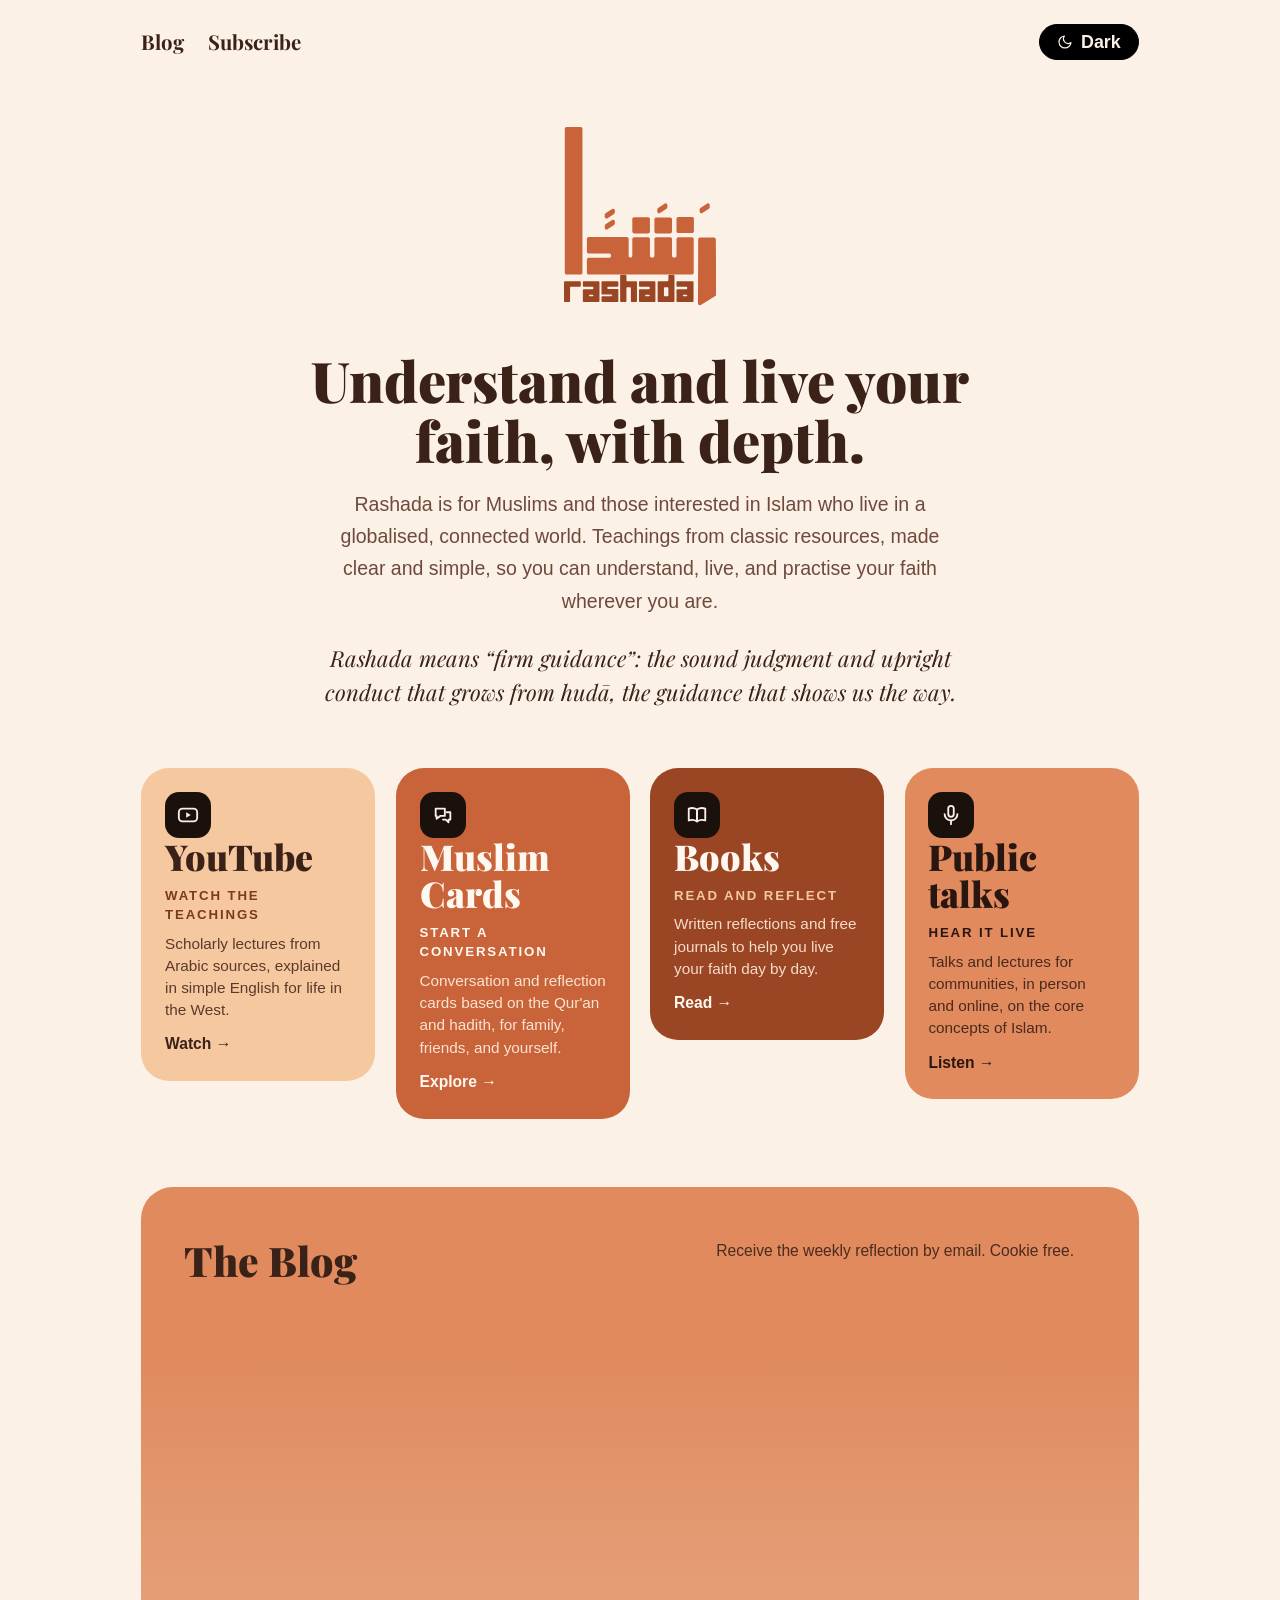
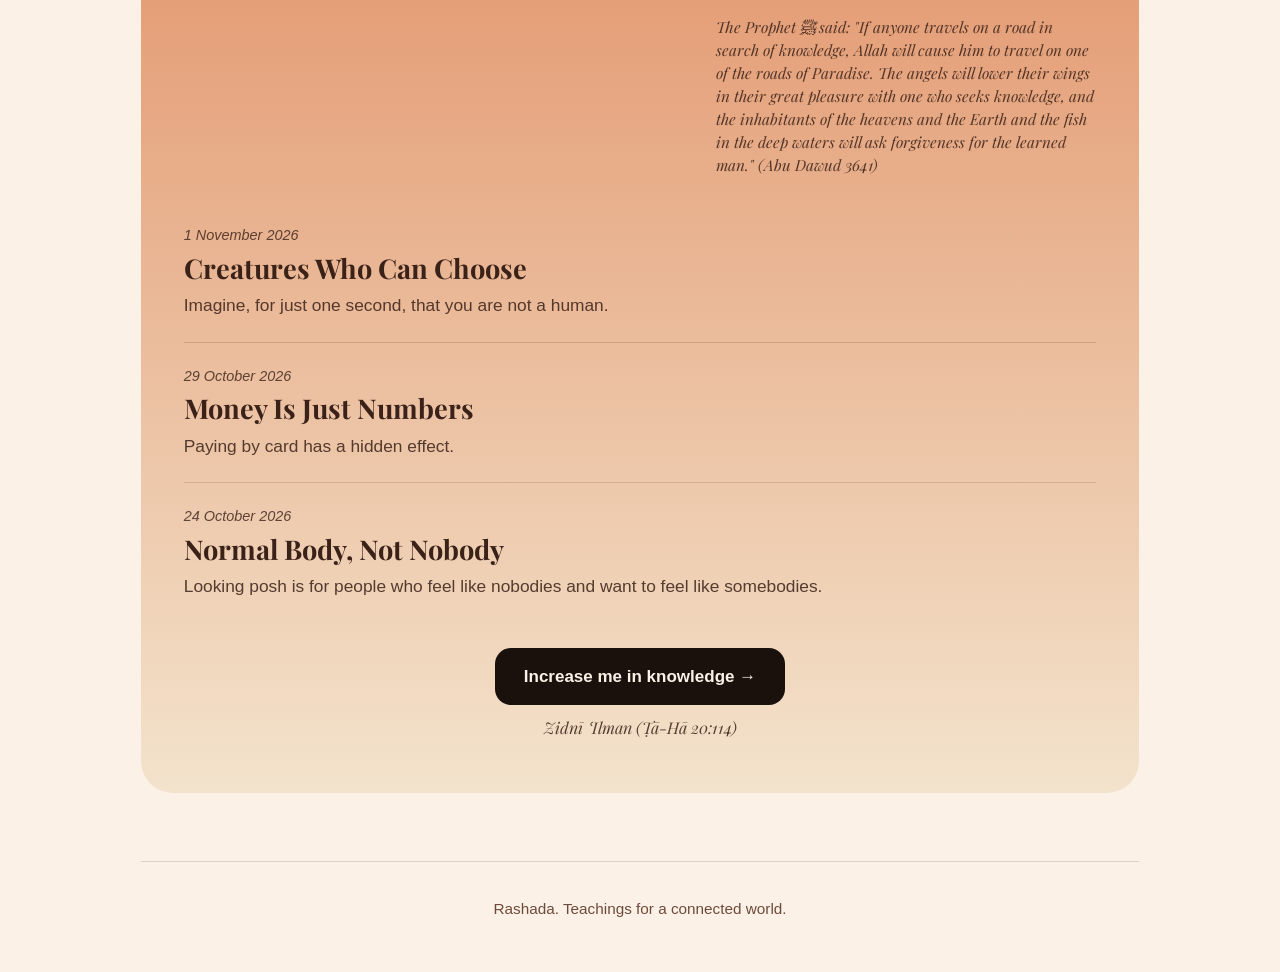
==== commit 3a71f2ee: "Connect homepage sign-up to Substack embed Co-Authored-By: Claude Haiku 5.5 <noreply@anthropic.com> " ====
--- a/index.html
+++ b/index.html
@@ -509,11 +509,7 @@
       <h2>The Blog</h2>
       <div class="band-signup" id="newsletter">
         <p>Receive the weekly reflection by email. Cookie free.</p>
-        <!-- Replace the action below with your Substack subscribe link or embed code. -->
-        <form action="#" method="post" onsubmit="return false;">
-          <input type="email" name="email" placeholder="Your email address" required aria-label="Email address">
-          <button type="submit">Subscribe</button>
-        </form>
+        <iframe src="https://rashadanet.substack.com/embed" width="100%" height="320" style="border: 0; background: transparent;" frameborder="0" scrolling="no" title="Subscribe to Rashada by email"></iframe>
         <p class="hadith-note"><em>The Prophet ﷺ said: "If anyone travels on a road in search of knowledge, Allah will cause him to travel on one of the roads of Paradise. The angels will lower their wings in their great pleasure with one who seeks knowledge, and the inhabitants of the heavens and the Earth and the fish in the deep waters will ask forgiveness for the learned man." (Abu Dawud 3641)</em></p>
       </div>
     </div>
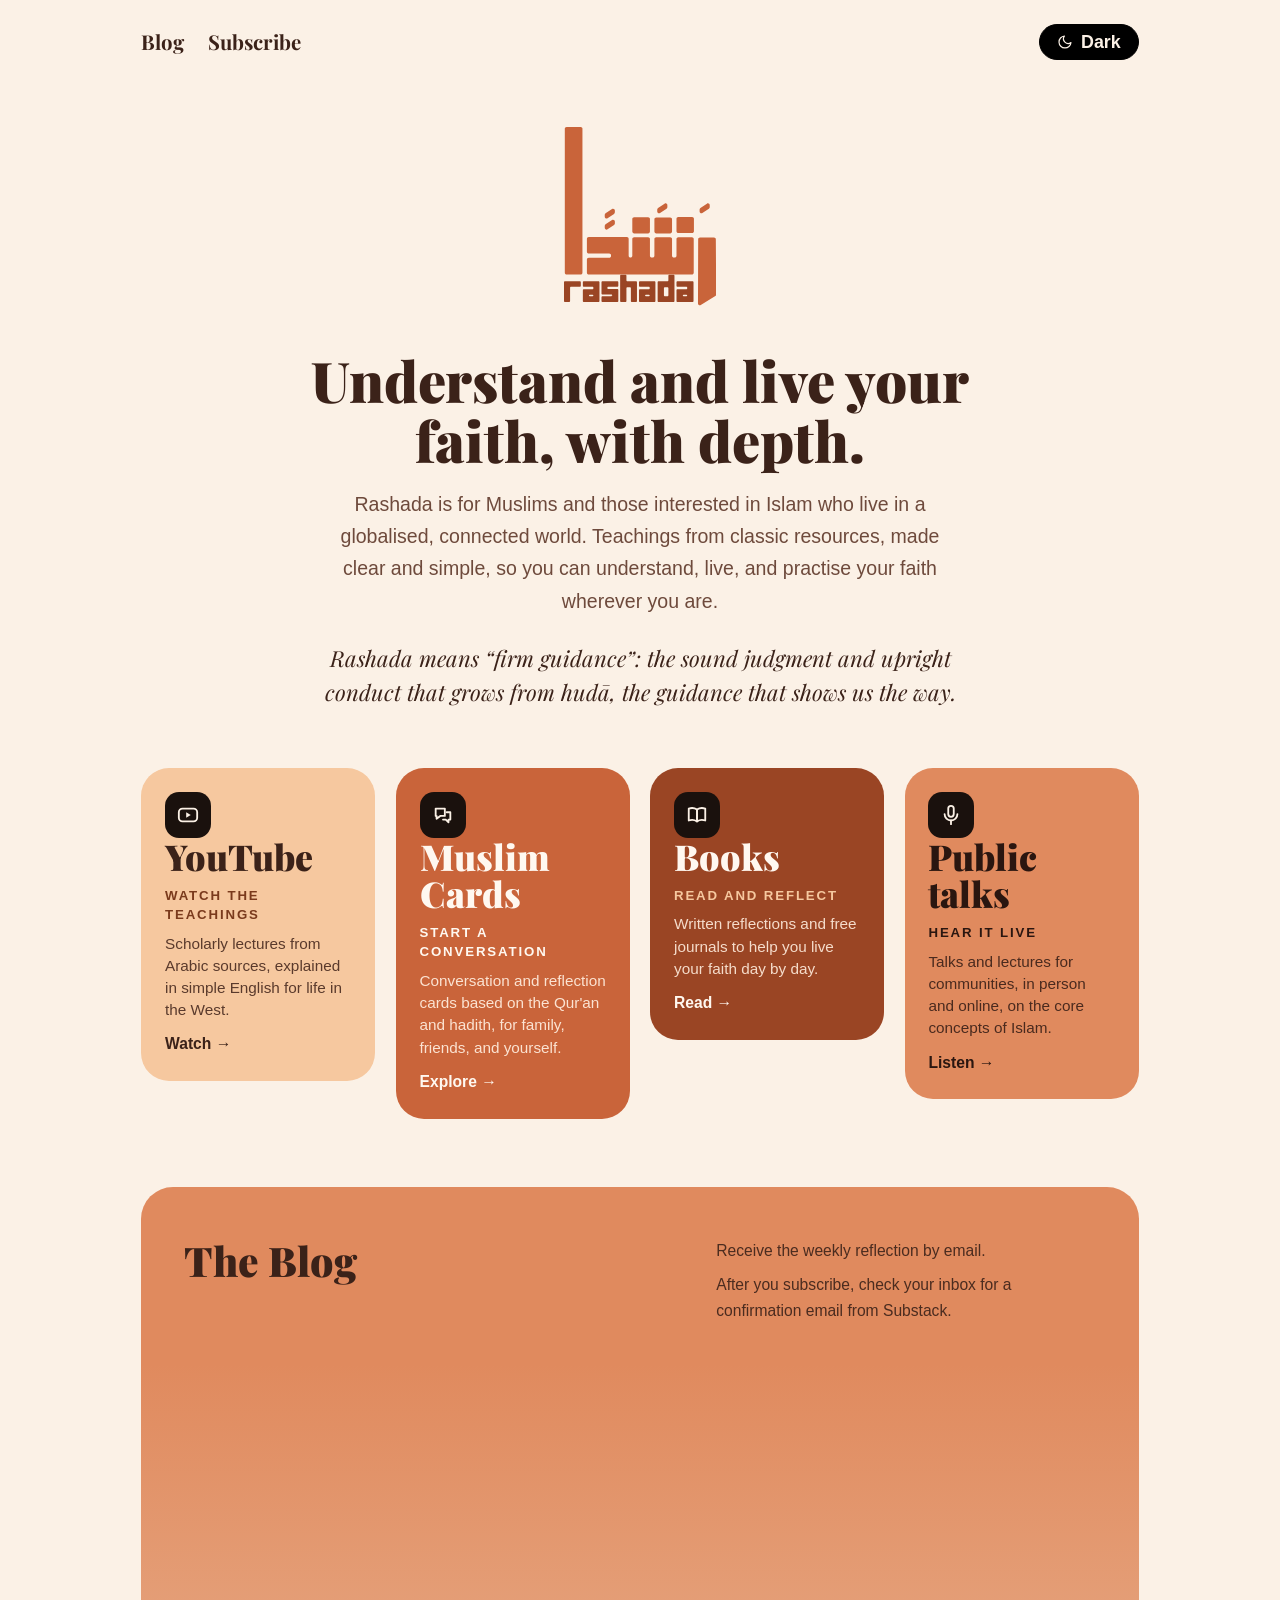
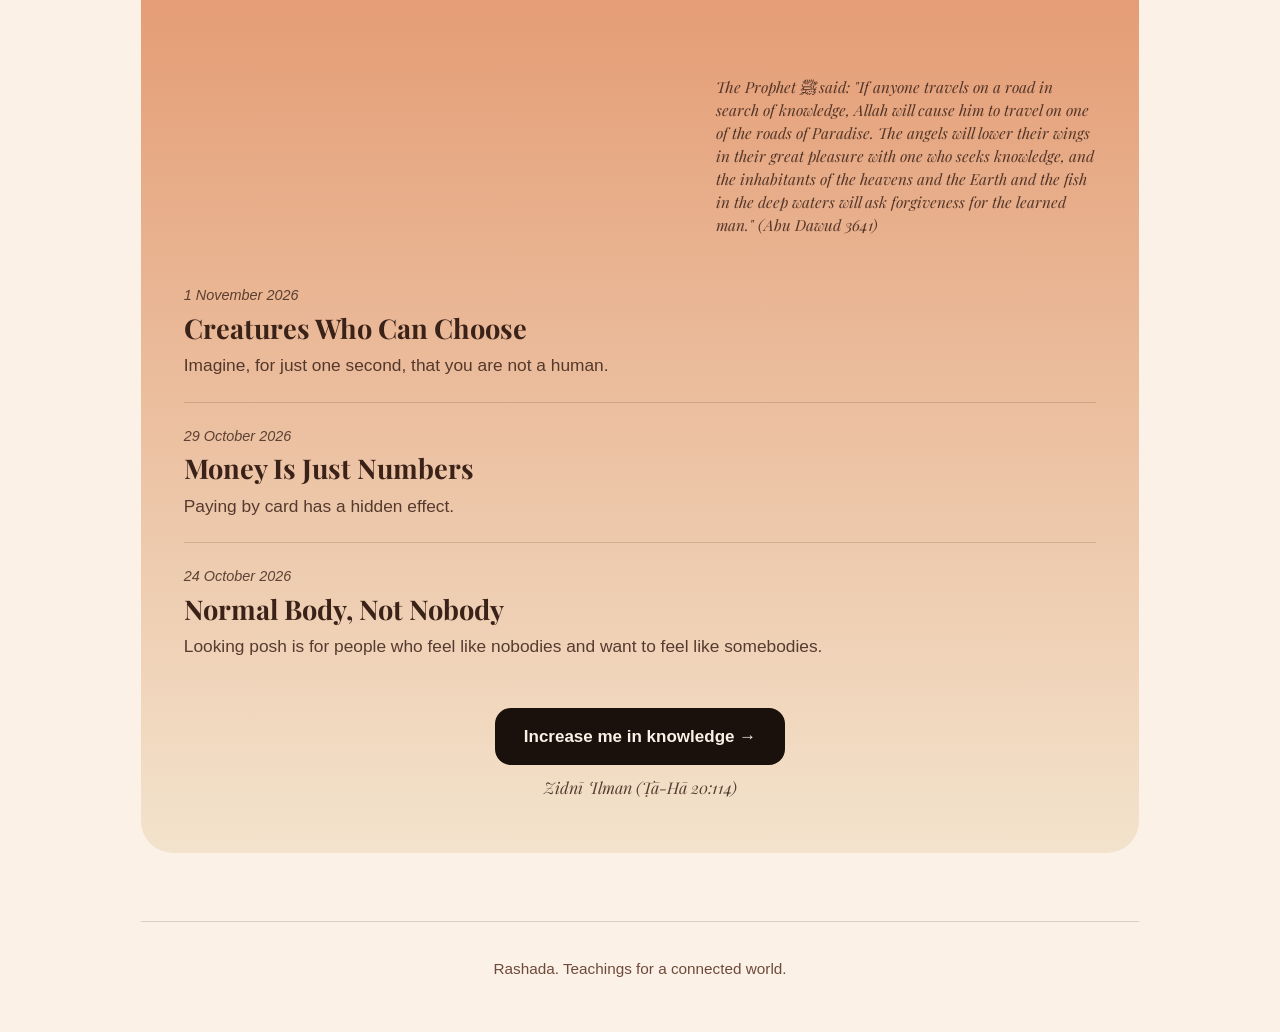
==== commit e94541ca: "Update sign-up text: remove cookie claim, add confirmation note Co-Authored-By: Claude Haiku 5.5 <no" ====
--- a/index.html
+++ b/index.html
@@ -508,7 +508,8 @@
     <div class="band-head">
       <h2>The Blog</h2>
       <div class="band-signup" id="newsletter">
-        <p>Receive the weekly reflection by email. Cookie free.</p>
+        <p>Receive the weekly reflection by email.</p>
+        <p>After you subscribe, check your inbox for a confirmation email from Substack.</p>
         <iframe src="https://rashadanet.substack.com/embed" width="100%" height="320" style="border: 0; background: transparent;" frameborder="0" scrolling="no" title="Subscribe to Rashada by email"></iframe>
         <p class="hadith-note"><em>The Prophet ﷺ said: "If anyone travels on a road in search of knowledge, Allah will cause him to travel on one of the roads of Paradise. The angels will lower their wings in their great pleasure with one who seeks knowledge, and the inhabitants of the heavens and the Earth and the fish in the deep waters will ask forgiveness for the learned man." (Abu Dawud 3641)</em></p>
       </div>
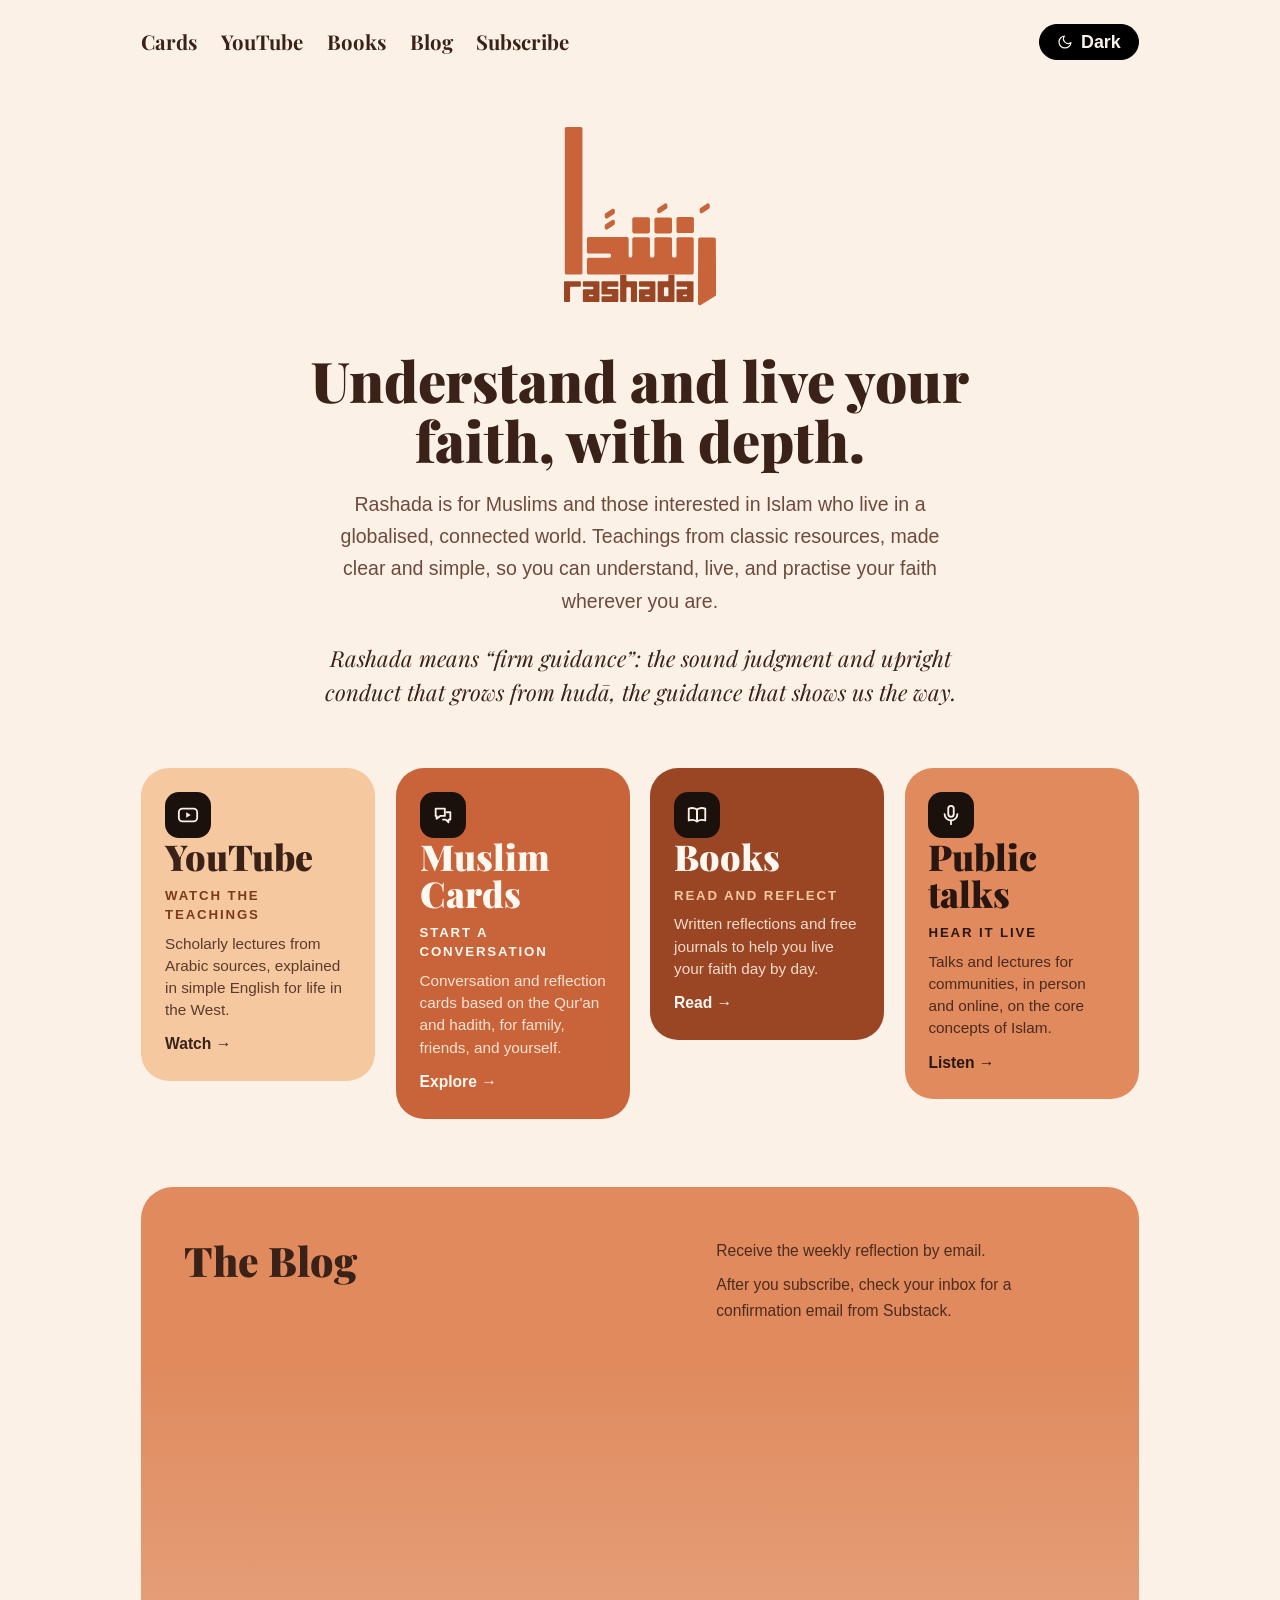
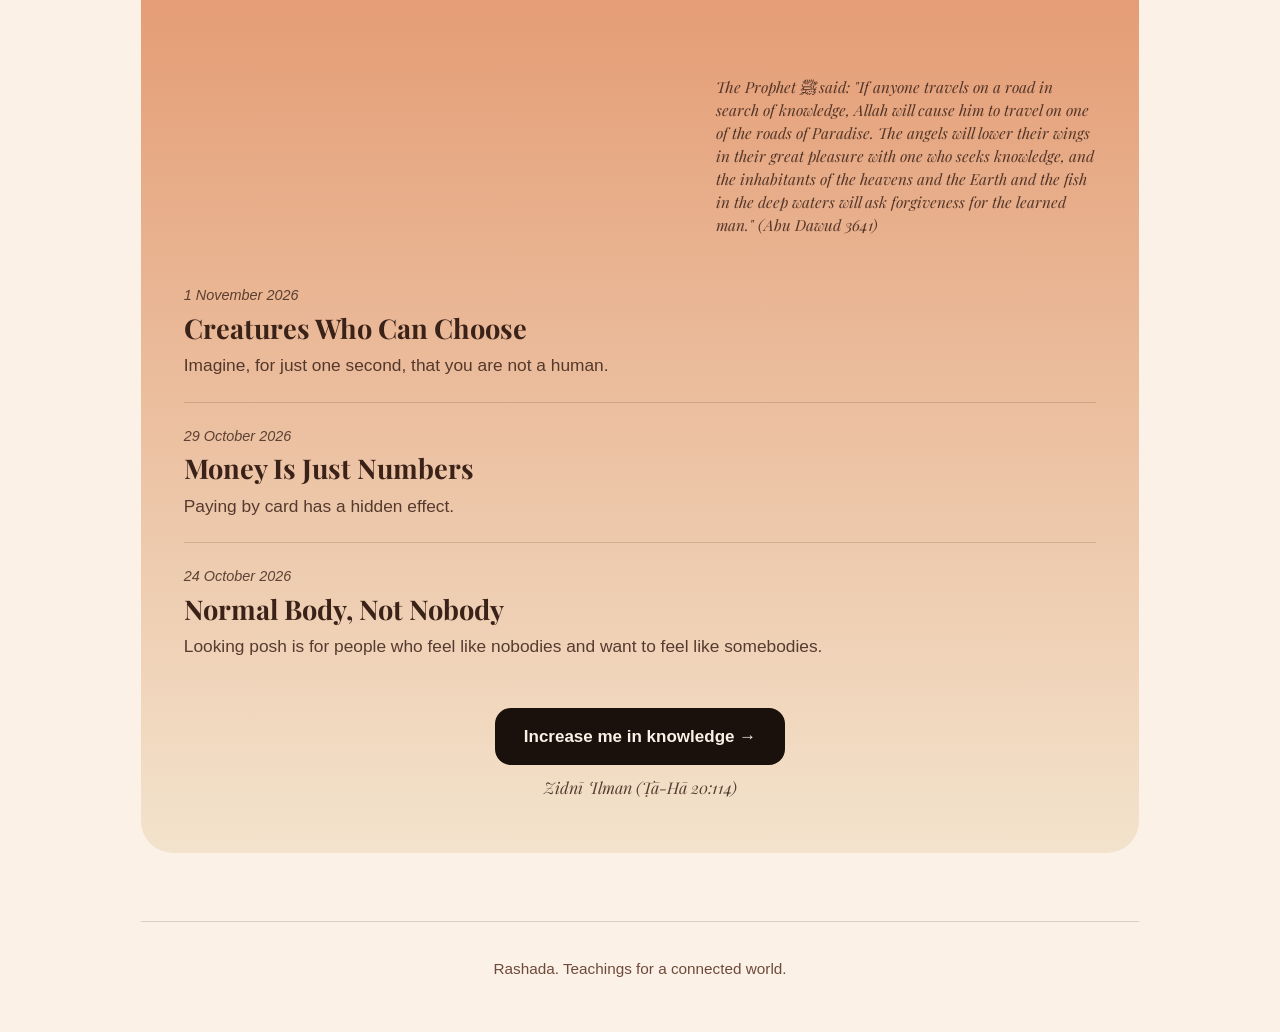
==== commit 6f73d026: "Add multi-page site: cards, YouTube, books, blog pages Co-Authored-By: Claude Haiku 5.5 <noreply@ant" ====
--- a/index.html
+++ b/index.html
@@ -8,409 +8,7 @@
 <link rel="preconnect" href="https://fonts.googleapis.com">
 <link rel="preconnect" href="https://fonts.gstatic.com" crossorigin>
 <link href="https://fonts.googleapis.com/css2?family=Playfair+Display:wght@400;700;900&display=swap" rel="stylesheet">
-<style>
-  /* Bold variant. Palette A base, with the four tile colours used across the page. */
-  :root {
-    --bg: #FBF1E6;
-    --text: #3B2219;
-    --muted: #6E4A3C;
-    --accent: #B4552D;
-    --rule: rgba(59, 34, 25, 0.16);
-    --band: #F6C89F;
-    --band-grad: linear-gradient(180deg, #E08A5E 0%, #E08A5E 14%, #F3E3CC 100%);
-    --band-text: #3B2219;
-    --icon-bg: #1A110D;
-    --icon-fg: #FBF1E6;
-    --serif: "Playfair Display", Georgia, "Times New Roman", serif;
-    --sans: -apple-system, BlinkMacSystemFont, "Segoe UI", Helvetica, Arial, sans-serif;
-    --logo-ar: #C9643A;
-    --logo-en: #9A4524;
-  }
-
-  :root[data-theme="dark"] {
-    --bg: #000000;
-    --text: #F6E7D8;
-    --muted: #C9B2A2;
-    --accent: #E8A07A;
-    --rule: rgba(246, 231, 216, 0.16);
-    --band: #14100D;
-    --band-grad: linear-gradient(180deg, #9A4524 0%, #9A4524 14%, #000000 100%);
-    --band-text: #F6E7D8;
-    --icon-bg: #F6E7D8;
-    --icon-fg: #000000;
-    --logo-ar: #E08A5E;
-    --logo-en: #E8A07A;
-  }
-
-  @media (prefers-color-scheme: dark) {
-    :root:not([data-theme="light"]) {
-      --bg: #000000;
-      --text: #F6E7D8;
-      --muted: #C9B2A2;
-      --accent: #E8A07A;
-      --rule: rgba(246, 231, 216, 0.16);
-      --band: #14100D;
-    --band-grad: linear-gradient(180deg, #9A4524 0%, #9A4524 14%, #000000 100%);
-      --band-text: #F6E7D8;
-      --icon-bg: #F6E7D8;
-      --icon-fg: #000000;
-      --logo-ar: #E08A5E;
-      --logo-en: #E8A07A;
-    }
-  }
-
-  * { box-sizing: border-box; }
-
-  html, body {
-    margin: 0;
-    padding: 0;
-    background: var(--bg);
-    color: var(--text);
-    font-family: var(--sans);
-    font-weight: 300;
-    font-size: 17px;
-    line-height: 1.65;
-  }
-
-  a { color: var(--accent); text-decoration: none; }
-  a:hover { text-decoration: underline; }
-
-  .container { max-width: 1040px; margin: 0 auto; padding: 0 1.25rem; }
-
-  /* Top bar */
-  .topbar {
-    display: flex;
-    justify-content: space-between;
-    align-items: center;
-    padding: 1.4rem 0;
-  }
-  .topbar nav { display: flex; gap: 1.4rem; align-items: center; }
-  .topbar nav a { color: var(--text); font-family: var(--serif); font-size: 1.2rem; font-weight: 700; }
-  .topbar nav a:hover { color: var(--accent); text-decoration: none; }
-
-  .theme-toggle {
-    background: none;
-    border: 1px solid var(--rule);
-    color: var(--text);
-    font-family: var(--sans);
-    font-size: 1.05rem;
-    font-weight: 700;
-    padding: 0.4rem 1rem;
-    border-radius: 999px;
-    cursor: pointer;
-  }
-
-  /* Hero with centred logo */
-  .theme-toggle {
-    display: inline-flex;
-    align-items: center;
-    gap: 0.45rem;
-  }
-  .theme-toggle svg {
-    width: 16px;
-    height: 16px;
-    fill: none;
-    stroke: currentColor;
-    stroke-width: 1.8;
-    stroke-linecap: round;
-    stroke-linejoin: round;
-  }
-
-  /* Light button: light background, dark sun and text. Dark button: pitch black, light moon and text. */
-  .theme-toggle.to-light { background: #FBF1E6; color: #3B2219; border-color: #3B2219; }
-  .theme-toggle.to-dark { background: #000000; color: #FBF1E6; border-color: #000000; }
-
-  .hero {
-    text-align: center;
-    padding: 2.5rem 0 3.5rem;
-  }
-
-  .logo-big svg { height: 180px; width: auto; display: inline-block; }
-  .logo-big path:nth-child(-n+6) { fill: var(--logo-ar); }
-  .logo-big path:nth-child(n+7) { fill: var(--logo-en); }
-
-  .hero h1 {
-    font-family: var(--serif);
-    font-weight: 900;
-    font-size: 3.3rem;
-    line-height: 1.08;
-    margin: 2rem auto 1rem;
-    max-width: 780px;
-  }
-
-  .hero p {
-    font-size: 1.15rem;
-    color: var(--muted);
-    max-width: 640px;
-    margin: 0 auto;
-  }
-
-  .hero p.meaning {
-    font-family: var(--serif);
-    font-style: italic;
-    font-size: 1.3rem;
-    line-height: 1.5;
-    color: var(--text);
-    margin: 1.5rem auto 0;
-    max-width: 640px;
-  }
-
-  /* Staggered tiles */
-  .tiles {
-    display: grid;
-    grid-template-columns: repeat(4, 1fr);
-    gap: 1.2rem;
-    align-items: start;
-    margin: 0 0 4rem;
-  }
-
-  .tile {
-    border-radius: 28px;
-    aspect-ratio: 1 / 1;
-    padding: 1.4rem;
-    display: flex;
-    flex-direction: column;
-    color: var(--tile-text);
-    background: var(--tile-bg);
-    --tile-text: #3B2219;
-    --tile-muted: #5A3A2C;
-    --tile-eyebrow: #7A3A1C;
-  }
-
-  .tile:nth-child(1) { --tile-bg: #F6C89F; }
-  .tile:nth-child(2) { --tile-bg: #C9643A; --tile-text: #FFF8F0; --tile-muted: #FBE3D2; --tile-eyebrow: #FFF8F0; }
-  .tile:nth-child(3) { --tile-bg: #9A4524; --tile-text: #FFF8F0; --tile-muted: #F5DCCB; --tile-eyebrow: #F6C89F; }
-  .tile:nth-child(4) { --tile-bg: #E08A5E; --tile-text: #2A1610; --tile-muted: #4A2A1E; --tile-eyebrow: #2A1610; }
-
-  .tile h2.big { font-size: 2.1rem; font-weight: 900; line-height: 1.05; margin: 0 0 0.6rem; }
-  .tile .action {
-    font-size: 0.78rem;
-    font-weight: 700;
-    letter-spacing: 0.14em;
-    text-transform: uppercase;
-    color: var(--tile-eyebrow);
-    margin: 0 0 0.5rem;
-  }
-
-  .tile .icon {
-    width: 46px;
-    height: 46px;
-    border-radius: 14px;
-    background: var(--icon-bg);
-    color: var(--icon-fg);
-    display: flex;
-    align-items: center;
-    justify-content: center;
-    margin-bottom: auto;
-  }
-  .tile .icon svg { width: 22px; height: 22px; }
-
-  .tile .eyebrow {
-    font-size: 0.72rem;
-    font-weight: 700;
-    letter-spacing: 0.14em;
-    text-transform: uppercase;
-    color: var(--tile-eyebrow);
-    margin: 0 0 0.3rem;
-  }
-
-  .tile h2 {
-    font-family: var(--serif);
-    font-weight: 700;
-    font-size: 1.35rem;
-    line-height: 1.15;
-    margin: 0 0 0.5rem;
-    color: var(--tile-text);
-  }
-
-  .tile p {
-    font-size: 0.9rem;
-    line-height: 1.45;
-    color: var(--tile-muted);
-    margin: 0 0 0.6rem;
-    font-weight: 400;
-  }
-
-  .tile .more { font-weight: 700; color: var(--tile-text); font-size: 0.92rem; }
-
-  /* Blog band */
-  .band {
-    background: var(--band-grad);
-    color: var(--band-text);
-    border-radius: 32px;
-    padding: 3rem 2.5rem;
-    margin-bottom: 4rem;
-  }
-
-  .band-head {
-    display: flex;
-    justify-content: space-between;
-    align-items: flex-start;
-    gap: 1.5rem;
-    flex-wrap: wrap;
-    margin-bottom: 1.5rem;
-  }
-
-  .band-head h2 { margin: 0; }
-
-  .band-signup { max-width: 380px; }
-  .band-signup p { margin: 0 0 0.5rem; font-size: 0.92rem; color: var(--band-text); opacity: 0.9; }
-
-  .band-signup form { display: flex; gap: 0.4rem; flex-wrap: wrap; }
-
-  .band-signup input[type="email"] {
-    flex: 1 1 180px;
-    padding: 0.6rem 0.8rem;
-    font-family: var(--sans);
-    font-size: 0.95rem;
-    background: transparent;
-    color: var(--band-text);
-    border: 1px solid var(--band-text);
-    border-radius: 14px;
-    opacity: 0.9;
-  }
-
-  .band-more { margin-top: 1.5rem; text-align: center; }
-
-  .more-btn {
-    display: inline-block;
-    padding: 0.85rem 1.7rem;
-    background: var(--icon-bg);
-    color: var(--icon-fg);
-    border-radius: 16px;
-    font-family: var(--sans);
-    font-weight: 700;
-    font-size: 1rem;
-    text-decoration: none;
-  }
-  .more-btn:hover { opacity: 0.9; text-decoration: none; }
-
-  .more-ar {
-    display: block;
-    margin-top: 0.6rem;
-    font-family: var(--serif);
-    font-style: italic;
-    font-size: 0.95rem;
-    opacity: 0.85;
-  }
-
-  .band-signup .hadith-note {
-    font-family: var(--serif);
-    font-size: 0.9rem;
-    line-height: 1.5;
-    margin: 0.9rem 0 0;
-    opacity: 0.85;
-  }
-
-  .band-signup input[type="email"] {
-    color: #1A110D;
-    opacity: 1;
-    border-color: #1A110D;
-  }
-  .band-signup input[type="email"]::placeholder { color: #1A110D; opacity: 0.85; }
-
-  :root[data-theme="dark"] .band-signup input[type="email"] { color: #FFFFFF; border-color: #FFFFFF; }
-  :root[data-theme="dark"] .band-signup input[type="email"]::placeholder { color: #FFFFFF; opacity: 0.85; }
-
-  @media (prefers-color-scheme: dark) {
-    :root:not([data-theme="light"]) .band-signup input[type="email"] { color: #FFFFFF; border-color: #FFFFFF; }
-    :root:not([data-theme="light"]) .band-signup input[type="email"]::placeholder { color: #FFFFFF; opacity: 0.85; }
-  }
-
-  .band-signup button {
-    padding: 0.6rem 1.1rem;
-    font-family: var(--sans);
-    font-weight: 700;
-    font-size: 0.95rem;
-    background: var(--icon-bg);
-    color: var(--icon-fg);
-    border: none;
-    border-radius: 14px;
-    cursor: pointer;
-  }
-
-  .band h2 {
-    font-family: var(--serif);
-    font-weight: 900;
-    font-size: 2.4rem;
-    margin: 0 0 1.5rem;
-    line-height: 1.1;
-  }
-
-  .post {
-    padding: 1.3rem 0;
-    border-top: 1px solid var(--rule);
-  }
-  .post:first-of-type { border-top: none; }
-
-  .post .date {
-    font-size: 0.85rem;
-    font-style: italic;
-    opacity: 0.8;
-  }
-
-  .post h3 {
-    font-family: var(--serif);
-    font-weight: 700;
-    font-size: 1.6rem;
-    line-height: 1.2;
-    margin: 0.2rem 0 0.4rem;
-  }
-  .post h3 a { color: var(--band-text); }
-  .post h3 a:hover { color: var(--accent); text-decoration: none; }
-
-  .post p { margin: 0; font-size: 1.02rem; opacity: 0.85; }
-
-  /* Sign-up */
-  .signup {
-    text-align: center;
-    padding: 3rem 0;
-    border-top: 1px solid var(--rule);
-  }
-  .signup h2 { font-family: var(--serif); font-weight: 900; font-size: 2rem; margin: 0 0 0.5rem; }
-  .signup p { color: var(--muted); margin: 0 0 1.5rem; }
-
-  .signup form { display: flex; gap: 0.5rem; justify-content: center; flex-wrap: wrap; }
-
-  .signup input[type="email"] {
-    flex: 1 1 260px;
-    max-width: 380px;
-    padding: 0.85rem 1rem;
-    font-family: var(--sans);
-    font-size: 1rem;
-    background: transparent;
-    color: var(--text);
-    border: 1px solid var(--rule);
-    border-radius: 16px;
-  }
-
-  .signup button {
-    padding: 0.85rem 1.6rem;
-    font-family: var(--sans);
-    font-weight: 700;
-    font-size: 1rem;
-    background: var(--icon-bg);
-    color: var(--icon-fg);
-    border: none;
-    border-radius: 16px;
-    cursor: pointer;
-  }
-
-  footer.site {
-    border-top: 1px solid var(--rule);
-    padding: 2rem 0 3rem;
-    color: var(--muted);
-    font-size: 0.9rem;
-    text-align: center;
-  }
-
-  @media (max-width: 860px) {
-    .tiles { grid-template-columns: repeat(2, 1fr); }
-    .hero h1 { font-size: 2.4rem; }
-    .band { padding: 2rem 1.4rem; border-radius: 24px; }
-    .band h2 { font-size: 1.9rem; }
-  }
-</style>
+<link rel="stylesheet" href="styles.css">
 </head>
 <body>
 
@@ -418,6 +16,9 @@
 
   <div class="topbar">
     <nav aria-label="Main">
+      <a href="/cards/">Cards</a>
+      <a href="/youtube.html">YouTube</a>
+      <a href="/books.html">Books</a>
       <a href="#blog">Blog</a>
       <a href="#newsletter">Subscribe</a>
     </nav>
@@ -459,7 +60,7 @@
       <h2 class="big">YouTube</h2>
       <p class="action">Watch the teachings</p>
       <p>Scholarly lectures from Arabic sources, explained in simple English for life in the West.</p>
-      <a class="more" href="https://www.youtube.com/@Rashadachannel" target="_blank" rel="noopener">Watch &rarr;</a>
+      <a class="more" href="/youtube.html">Watch &rarr;</a>
     </div>
 
     <div class="tile">
@@ -472,7 +73,7 @@
       <h2 class="big">Muslim Cards</h2>
       <p class="action">Start a conversation</p>
       <p>Conversation and reflection cards based on the Qur'an and hadith, for family, friends, and yourself.</p>
-      <a class="more" href="#">Explore &rarr;</a>
+      <a class="more" href="/cards/">Explore &rarr;</a>
     </div>
 
     <div class="tile">
@@ -485,7 +86,7 @@
       <h2 class="big">Books</h2>
       <p class="action">Read and reflect</p>
       <p>Written reflections and free journals to help you live your faith day by day.</p>
-      <a class="more" href="#">Read &rarr;</a>
+      <a class="more" href="/books.html">Read &rarr;</a>
     </div>
 
     <div class="tile">
@@ -517,24 +118,24 @@
 
     <article class="post">
       <div class="date">1 November 2026</div>
-      <h3><a href="#">Creatures Who Can Choose</a></h3>
+      <h3><a href="/blog/creatures-who-can-choose.html">Creatures Who Can Choose</a></h3>
       <p>Imagine, for just one second, that you are not a human.</p>
     </article>
 
     <article class="post">
       <div class="date">29 October 2026</div>
-      <h3><a href="#">Money Is Just Numbers</a></h3>
+      <h3><a href="/blog/money-is-just-numbers.html">Money Is Just Numbers</a></h3>
       <p>Paying by card has a hidden effect.</p>
     </article>
 
     <article class="post">
       <div class="date">24 October 2026</div>
-      <h3><a href="#">Normal Body, Not Nobody</a></h3>
+      <h3><a href="/blog/normal-body-not-nobody.html">Normal Body, Not Nobody</a></h3>
       <p>Looking posh is for people who feel like nobodies and want to feel like somebodies.</p>
     </article>
 
     <div class="band-more">
-      <a class="more-btn" href="#archive">Increase me in knowledge &rarr;</a>
+      <a class="more-btn" href="/blog/">Increase me in knowledge &rarr;</a>
       <span class="more-ar">Zidnī ʿIlman (Ṭā-Hā 20:114)</span>
     </div>
   </section>
@@ -546,34 +147,7 @@
 
 </div>
 
-<script>
-  (function () {
-    var root = document.documentElement;
-    var btn = document.getElementById('themeToggle');
-    var systemDark = window.matchMedia('(prefers-color-scheme: dark)');
-
-    function isDark() {
-      var explicit = root.getAttribute('data-theme');
-      if (explicit) return explicit === 'dark';
-      return systemDark.matches;
-    }
-
-    function render() {
-      btn.innerHTML = isDark()
-        ? '<svg viewBox="0 0 24 24" aria-hidden="true"><circle cx="12" cy="12" r="4"/><path d="M12 2v2M12 20v2M4.93 4.93l1.41 1.41M17.66 17.66l1.41 1.41M2 12h2M20 12h2M4.93 19.07l1.41-1.41M17.66 6.34l1.41-1.41"/></svg>Light'
-        : '<svg viewBox="0 0 24 24" aria-hidden="true"><path d="M21 12.8A9 9 0 1 1 11.2 3a7 7 0 0 0 9.8 9.8z"/></svg>Dark';
-      btn.className = 'theme-toggle ' + (isDark() ? 'to-light' : 'to-dark');
-    }
-
-    btn.addEventListener('click', function () {
-      root.setAttribute('data-theme', isDark() ? 'light' : 'dark');
-      render();
-    });
-
-    systemDark.addEventListener('change', render);
-    render();
-  })();
-</script>
+<script src="site.js"></script>
 
 </body>
 </html>
--- a/styles.css
+++ b/styles.css
@@ -0,0 +1,433 @@
+/* Bold variant. Palette A base, with the four tile colours used across the page. */
+  :root {
+    --bg: #FBF1E6;
+    --text: #3B2219;
+    --muted: #6E4A3C;
+    --accent: #B4552D;
+    --rule: rgba(59, 34, 25, 0.16);
+    --band: #F6C89F;
+    --band-grad: linear-gradient(180deg, #E08A5E 0%, #E08A5E 14%, #F3E3CC 100%);
+    --band-text: #3B2219;
+    --icon-bg: #1A110D;
+    --icon-fg: #FBF1E6;
+    --serif: "Playfair Display", Georgia, "Times New Roman", serif;
+    --sans: -apple-system, BlinkMacSystemFont, "Segoe UI", Helvetica, Arial, sans-serif;
+    --logo-ar: #C9643A;
+    --logo-en: #9A4524;
+  }
+
+  :root[data-theme="dark"] {
+    --bg: #000000;
+    --text: #F6E7D8;
+    --muted: #C9B2A2;
+    --accent: #E8A07A;
+    --rule: rgba(246, 231, 216, 0.16);
+    --band: #14100D;
+    --band-grad: linear-gradient(180deg, #9A4524 0%, #9A4524 14%, #000000 100%);
+    --band-text: #F6E7D8;
+    --icon-bg: #F6E7D8;
+    --icon-fg: #000000;
+    --logo-ar: #E08A5E;
+    --logo-en: #E8A07A;
+  }
+
+  @media (prefers-color-scheme: dark) {
+    :root:not([data-theme="light"]) {
+      --bg: #000000;
+      --text: #F6E7D8;
+      --muted: #C9B2A2;
+      --accent: #E8A07A;
+      --rule: rgba(246, 231, 216, 0.16);
+      --band: #14100D;
+    --band-grad: linear-gradient(180deg, #9A4524 0%, #9A4524 14%, #000000 100%);
+      --band-text: #F6E7D8;
+      --icon-bg: #F6E7D8;
+      --icon-fg: #000000;
+      --logo-ar: #E08A5E;
+      --logo-en: #E8A07A;
+    }
+  }
+
+  * { box-sizing: border-box; }
+
+  html, body {
+    margin: 0;
+    padding: 0;
+    background: var(--bg);
+    color: var(--text);
+    font-family: var(--sans);
+    font-weight: 300;
+    font-size: 17px;
+    line-height: 1.65;
+  }
+
+  a { color: var(--accent); text-decoration: none; }
+  a:hover { text-decoration: underline; }
+
+  .container { max-width: 1040px; margin: 0 auto; padding: 0 1.25rem; }
+
+  /* Top bar */
+  .topbar {
+    display: flex;
+    justify-content: space-between;
+    align-items: center;
+    padding: 1.4rem 0;
+  }
+  .topbar nav { display: flex; gap: 1.4rem; align-items: center; }
+  .topbar nav a { color: var(--text); font-family: var(--serif); font-size: 1.2rem; font-weight: 700; }
+  .topbar nav a:hover { color: var(--accent); text-decoration: none; }
+
+  .theme-toggle {
+    background: none;
+    border: 1px solid var(--rule);
+    color: var(--text);
+    font-family: var(--sans);
+    font-size: 1.05rem;
+    font-weight: 700;
+    padding: 0.4rem 1rem;
+    border-radius: 999px;
+    cursor: pointer;
+  }
+
+  /* Hero with centred logo */
+  .theme-toggle {
+    display: inline-flex;
+    align-items: center;
+    gap: 0.45rem;
+  }
+  .theme-toggle svg {
+    width: 16px;
+    height: 16px;
+    fill: none;
+    stroke: currentColor;
+    stroke-width: 1.8;
+    stroke-linecap: round;
+    stroke-linejoin: round;
+  }
+
+  /* Light button: light background, dark sun and text. Dark button: pitch black, light moon and text. */
+  .theme-toggle.to-light { background: #FBF1E6; color: #3B2219; border-color: #3B2219; }
+  .theme-toggle.to-dark { background: #000000; color: #FBF1E6; border-color: #000000; }
+
+  .hero {
+    text-align: center;
+    padding: 2.5rem 0 3.5rem;
+  }
+
+  .logo-big svg { height: 180px; width: auto; display: inline-block; }
+  .logo-big path:nth-child(-n+6) { fill: var(--logo-ar); }
+  .logo-big path:nth-child(n+7) { fill: var(--logo-en); }
+
+  .hero h1 {
+    font-family: var(--serif);
+    font-weight: 900;
+    font-size: 3.3rem;
+    line-height: 1.08;
+    margin: 2rem auto 1rem;
+    max-width: 780px;
+  }
+
+  .hero p {
+    font-size: 1.15rem;
+    color: var(--muted);
+    max-width: 640px;
+    margin: 0 auto;
+  }
+
+  .hero p.meaning {
+    font-family: var(--serif);
+    font-style: italic;
+    font-size: 1.3rem;
+    line-height: 1.5;
+    color: var(--text);
+    margin: 1.5rem auto 0;
+    max-width: 640px;
+  }
+
+  /* Staggered tiles */
+  .tiles {
+    display: grid;
+    grid-template-columns: repeat(4, 1fr);
+    gap: 1.2rem;
+    align-items: start;
+    margin: 0 0 4rem;
+  }
+
+  .tile {
+    border-radius: 28px;
+    aspect-ratio: 1 / 1;
+    padding: 1.4rem;
+    display: flex;
+    flex-direction: column;
+    color: var(--tile-text);
+    background: var(--tile-bg);
+    --tile-text: #3B2219;
+    --tile-muted: #5A3A2C;
+    --tile-eyebrow: #7A3A1C;
+  }
+
+  .tile:nth-child(1) { --tile-bg: #F6C89F; }
+  .tile:nth-child(2) { --tile-bg: #C9643A; --tile-text: #FFF8F0; --tile-muted: #FBE3D2; --tile-eyebrow: #FFF8F0; }
+  .tile:nth-child(3) { --tile-bg: #9A4524; --tile-text: #FFF8F0; --tile-muted: #F5DCCB; --tile-eyebrow: #F6C89F; }
+  .tile:nth-child(4) { --tile-bg: #E08A5E; --tile-text: #2A1610; --tile-muted: #4A2A1E; --tile-eyebrow: #2A1610; }
+
+  .tile h2.big { font-size: 2.1rem; font-weight: 900; line-height: 1.05; margin: 0 0 0.6rem; }
+  .tile .action {
+    font-size: 0.78rem;
+    font-weight: 700;
+    letter-spacing: 0.14em;
+    text-transform: uppercase;
+    color: var(--tile-eyebrow);
+    margin: 0 0 0.5rem;
+  }
+
+  .tile .icon {
+    width: 46px;
+    height: 46px;
+    border-radius: 14px;
+    background: var(--icon-bg);
+    color: var(--icon-fg);
+    display: flex;
+    align-items: center;
+    justify-content: center;
+    margin-bottom: auto;
+  }
+  .tile .icon svg { width: 22px; height: 22px; }
+
+  .tile .eyebrow {
+    font-size: 0.72rem;
+    font-weight: 700;
+    letter-spacing: 0.14em;
+    text-transform: uppercase;
+    color: var(--tile-eyebrow);
+    margin: 0 0 0.3rem;
+  }
+
+  .tile h2 {
+    font-family: var(--serif);
+    font-weight: 700;
+    font-size: 1.35rem;
+    line-height: 1.15;
+    margin: 0 0 0.5rem;
+    color: var(--tile-text);
+  }
+
+  .tile p {
+    font-size: 0.9rem;
+    line-height: 1.45;
+    color: var(--tile-muted);
+    margin: 0 0 0.6rem;
+    font-weight: 400;
+  }
+
+  .tile .more { font-weight: 700; color: var(--tile-text); font-size: 0.92rem; }
+
+  /* Blog band */
+  .band {
+    background: var(--band-grad);
+    color: var(--band-text);
+    border-radius: 32px;
+    padding: 3rem 2.5rem;
+    margin-bottom: 4rem;
+  }
+
+  .band-head {
+    display: flex;
+    justify-content: space-between;
+    align-items: flex-start;
+    gap: 1.5rem;
+    flex-wrap: wrap;
+    margin-bottom: 1.5rem;
+  }
+
+  .band-head h2 { margin: 0; }
+
+  .band-signup { max-width: 380px; }
+  .band-signup p { margin: 0 0 0.5rem; font-size: 0.92rem; color: var(--band-text); opacity: 0.9; }
+
+  .band-signup form { display: flex; gap: 0.4rem; flex-wrap: wrap; }
+
+  .band-signup input[type="email"] {
+    flex: 1 1 180px;
+    padding: 0.6rem 0.8rem;
+    font-family: var(--sans);
+    font-size: 0.95rem;
+    background: transparent;
+    color: var(--band-text);
+    border: 1px solid var(--band-text);
+    border-radius: 14px;
+    opacity: 0.9;
+  }
+
+  .band-more { margin-top: 1.5rem; text-align: center; }
+
+  .more-btn {
+    display: inline-block;
+    padding: 0.85rem 1.7rem;
+    background: var(--icon-bg);
+    color: var(--icon-fg);
+    border-radius: 16px;
+    font-family: var(--sans);
+    font-weight: 700;
+    font-size: 1rem;
+    text-decoration: none;
+  }
+  .more-btn:hover { opacity: 0.9; text-decoration: none; }
+
+  .more-ar {
+    display: block;
+    margin-top: 0.6rem;
+    font-family: var(--serif);
+    font-style: italic;
+    font-size: 0.95rem;
+    opacity: 0.85;
+  }
+
+  .band-signup .hadith-note {
+    font-family: var(--serif);
+    font-size: 0.9rem;
+    line-height: 1.5;
+    margin: 0.9rem 0 0;
+    opacity: 0.85;
+  }
+
+  .band-signup input[type="email"] {
+    color: #1A110D;
+    opacity: 1;
+    border-color: #1A110D;
+  }
+  .band-signup input[type="email"]::placeholder { color: #1A110D; opacity: 0.85; }
+
+  :root[data-theme="dark"] .band-signup input[type="email"] { color: #FFFFFF; border-color: #FFFFFF; }
+  :root[data-theme="dark"] .band-signup input[type="email"]::placeholder { color: #FFFFFF; opacity: 0.85; }
+
+  @media (prefers-color-scheme: dark) {
+    :root:not([data-theme="light"]) .band-signup input[type="email"] { color: #FFFFFF; border-color: #FFFFFF; }
+    :root:not([data-theme="light"]) .band-signup input[type="email"]::placeholder { color: #FFFFFF; opacity: 0.85; }
+  }
+
+  .band-signup button {
+    padding: 0.6rem 1.1rem;
+    font-family: var(--sans);
+    font-weight: 700;
+    font-size: 0.95rem;
+    background: var(--icon-bg);
+    color: var(--icon-fg);
+    border: none;
+    border-radius: 14px;
+    cursor: pointer;
+  }
+
+  .band h2 {
+    font-family: var(--serif);
+    font-weight: 900;
+    font-size: 2.4rem;
+    margin: 0 0 1.5rem;
+    line-height: 1.1;
+  }
+
+  .post {
+    padding: 1.3rem 0;
+    border-top: 1px solid var(--rule);
+  }
+  .post:first-of-type { border-top: none; }
+
+  .post .date {
+    font-size: 0.85rem;
+    font-style: italic;
+    opacity: 0.8;
+  }
+
+  .post h3 {
+    font-family: var(--serif);
+    font-weight: 700;
+    font-size: 1.6rem;
+    line-height: 1.2;
+    margin: 0.2rem 0 0.4rem;
+  }
+  .post h3 a { color: var(--band-text); }
+  .post h3 a:hover { color: var(--accent); text-decoration: none; }
+
+  .post p { margin: 0; font-size: 1.02rem; opacity: 0.85; }
+
+  /* Sign-up */
+  .signup {
+    text-align: center;
+    padding: 3rem 0;
+    border-top: 1px solid var(--rule);
+  }
+  .signup h2 { font-family: var(--serif); font-weight: 900; font-size: 2rem; margin: 0 0 0.5rem; }
+  .signup p { color: var(--muted); margin: 0 0 1.5rem; }
+
+  .signup form { display: flex; gap: 0.5rem; justify-content: center; flex-wrap: wrap; }
+
+  .signup input[type="email"] {
+    flex: 1 1 260px;
+    max-width: 380px;
+    padding: 0.85rem 1rem;
+    font-family: var(--sans);
+    font-size: 1rem;
+    background: transparent;
+    color: var(--text);
+    border: 1px solid var(--rule);
+    border-radius: 16px;
+  }
+
+  .signup button {
+    padding: 0.85rem 1.6rem;
+    font-family: var(--sans);
+    font-weight: 700;
+    font-size: 1rem;
+    background: var(--icon-bg);
+    color: var(--icon-fg);
+    border: none;
+    border-radius: 16px;
+    cursor: pointer;
+  }
+
+  footer.site {
+    border-top: 1px solid var(--rule);
+    padding: 2rem 0 3rem;
+    color: var(--muted);
+    font-size: 0.9rem;
+    text-align: center;
+  }
+
+  @media (max-width: 860px) {
+    .tiles { grid-template-columns: repeat(2, 1fr); }
+    .hero h1 { font-size: 2.4rem; }
+    .band { padding: 2rem 1.4rem; border-radius: 24px; }
+    .band h2 { font-size: 1.9rem; }
+  }
+
+/* ---- Inner pages ---- */
+.page-head { padding: 3rem 0 1.5rem; text-align: center; }
+.page-head h1 { font-family: var(--serif); font-weight: 900; font-size: 2.6rem; margin: 0 0 0.5rem; }
+.page-head p { color: var(--muted); max-width: 40rem; margin: 0 auto 0.75rem; }
+.back { display: inline-block; margin-bottom: 1rem; font-weight: 700; }
+.price { font-weight: 700; color: var(--accent); }
+.note { font-size: 0.85rem; color: var(--muted); }
+.placeholder-img { display: flex; align-items: center; justify-content: center; background: var(--surface); color: var(--muted); border: 1px dashed var(--muted); border-radius: 12px; min-height: 180px; font-size: 0.95rem; }
+.btn { display: inline-block; padding: 0.7rem 1.2rem; border-radius: 999px; background: var(--accent); color: var(--bg, #fff); font-weight: 700; text-decoration: none; }
+.btn:hover { opacity: 0.9; text-decoration: none; }
+.card-list, .video-grid, .post-list { display: grid; gap: 1.5rem; padding: 1rem 0 3rem; }
+@media (min-width: 720px) { .card-list, .video-grid { grid-template-columns: repeat(2, 1fr); } }
+.product, .video { display: block; padding: 1rem; border: 1px solid var(--muted); border-radius: 14px; color: inherit; text-decoration: none; }
+.product h2, .video h2 { font-family: var(--serif); font-size: 1.3rem; margin: 0.75rem 0 0.25rem; }
+.product-img, .thumb { width: 100%; aspect-ratio: 4 / 5; }
+.thumb { aspect-ratio: 16 / 9; }
+.gallery { display: flex; gap: 1rem; overflow-x: auto; scroll-snap-type: x mandatory; padding: 1rem 0 2rem; }
+.gallery .slide { flex: 0 0 80%; max-width: 420px; aspect-ratio: 4 / 5; scroll-snap-align: start; }
+@media (min-width: 720px) { .gallery .slide { flex-basis: 360px; } }
+.product-info { max-width: 40rem; margin: 0 auto 2rem; }
+.notify { max-width: 32rem; margin: 2rem auto 3rem; text-align: center; }
+.notify form { display: flex; gap: 0.5rem; justify-content: center; flex-wrap: wrap; margin: 1rem 0; }
+.notify input[type="email"] { flex: 1 1 14rem; padding: 0.7rem 1rem; border-radius: 999px; border: 1px solid var(--muted); background: var(--surface); color: inherit; font: inherit; }
+.notify button { padding: 0.7rem 1.2rem; border-radius: 999px; border: 0; background: var(--accent); color: var(--bg, #fff); font-weight: 700; cursor: pointer; }
+.reading { max-width: 40rem; margin: 2rem auto 3rem; font-size: 1.1rem; line-height: 1.7; }
+.reading h1 { font-family: var(--serif); font-weight: 900; font-size: 2.2rem; line-height: 1.2; margin: 0.25rem 0 1.5rem; }
+.reading h2 { font-family: var(--serif); font-size: 1.4rem; margin-top: 2rem; }
+.reading blockquote { margin: 1.5rem 0; padding-left: 1rem; border-left: 3px solid var(--accent); color: var(--muted); }
+.reading .date, .post-list .date { font-size: 0.85rem; color: var(--muted); text-transform: uppercase; letter-spacing: 0.04em; }
+.post-list .post { border-top: 1px solid var(--muted); padding: 1rem 0; }
+.post-list .post h3 a { color: inherit; }
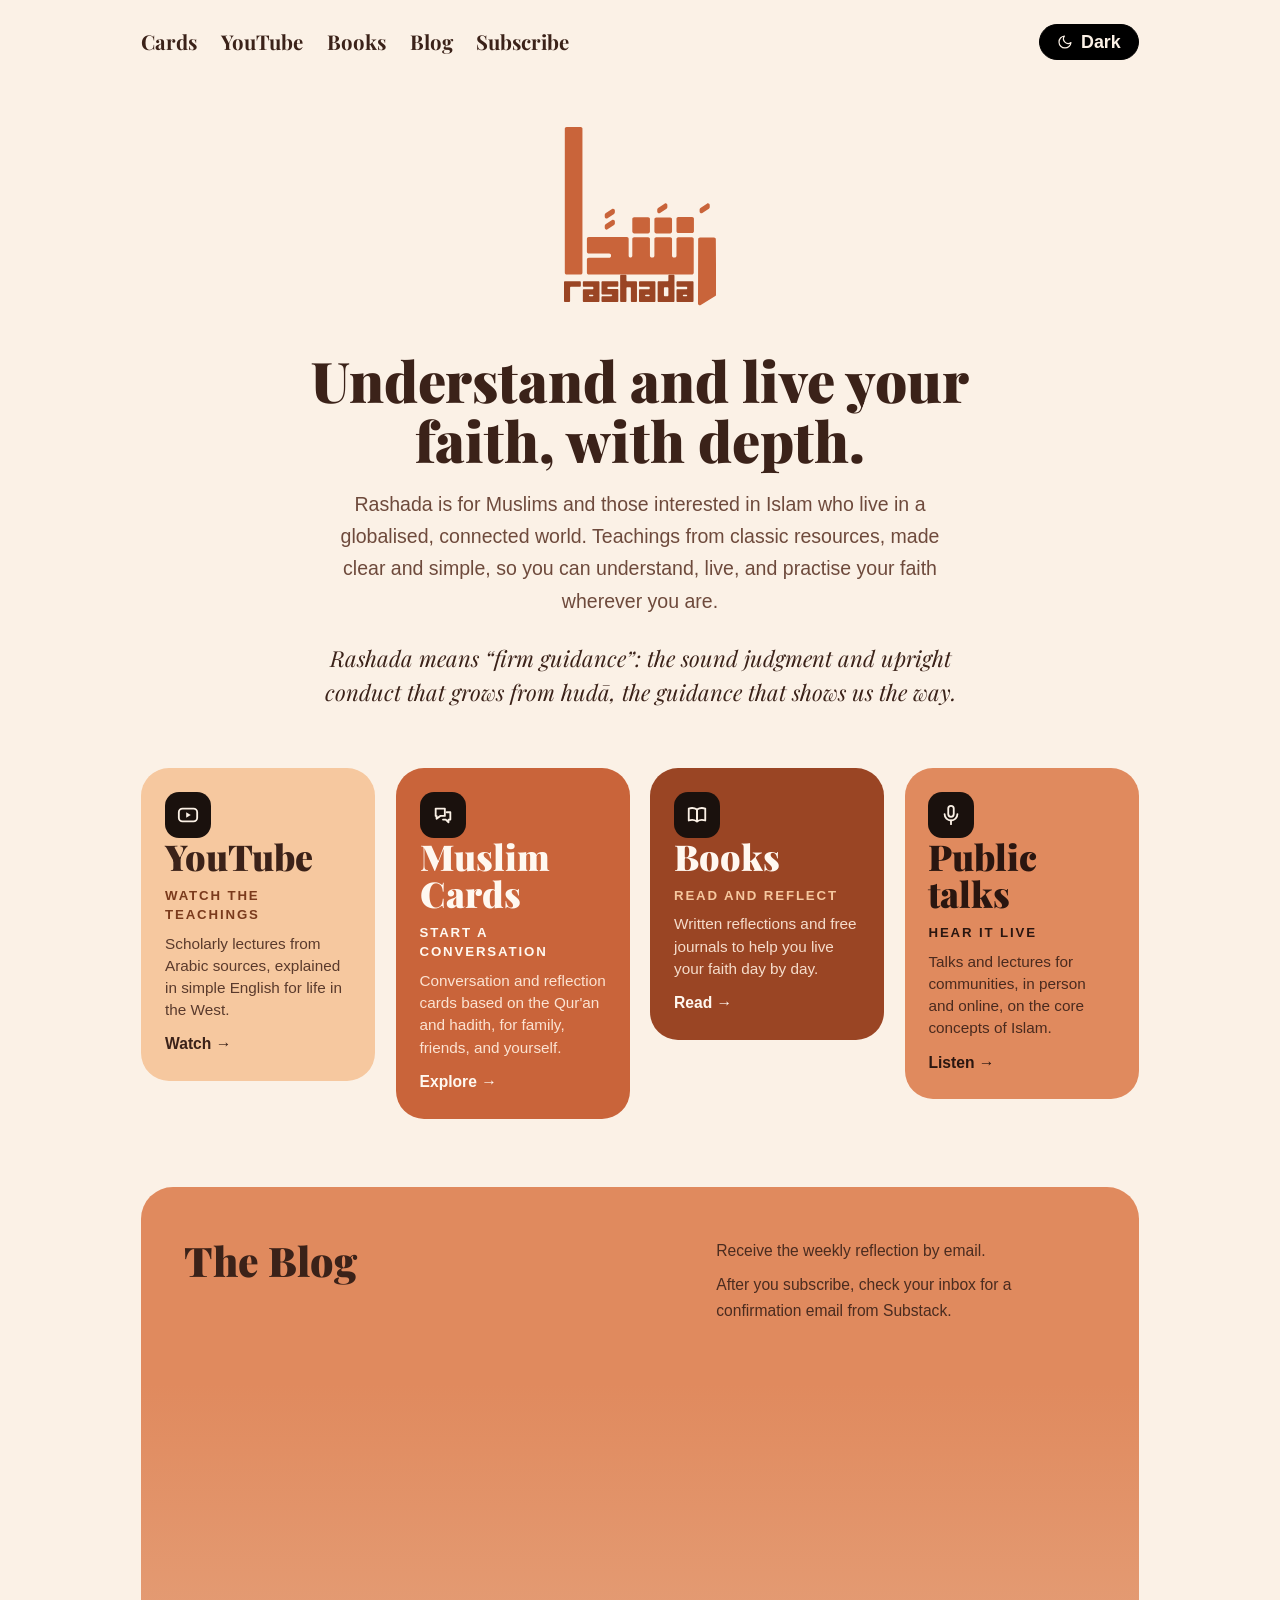
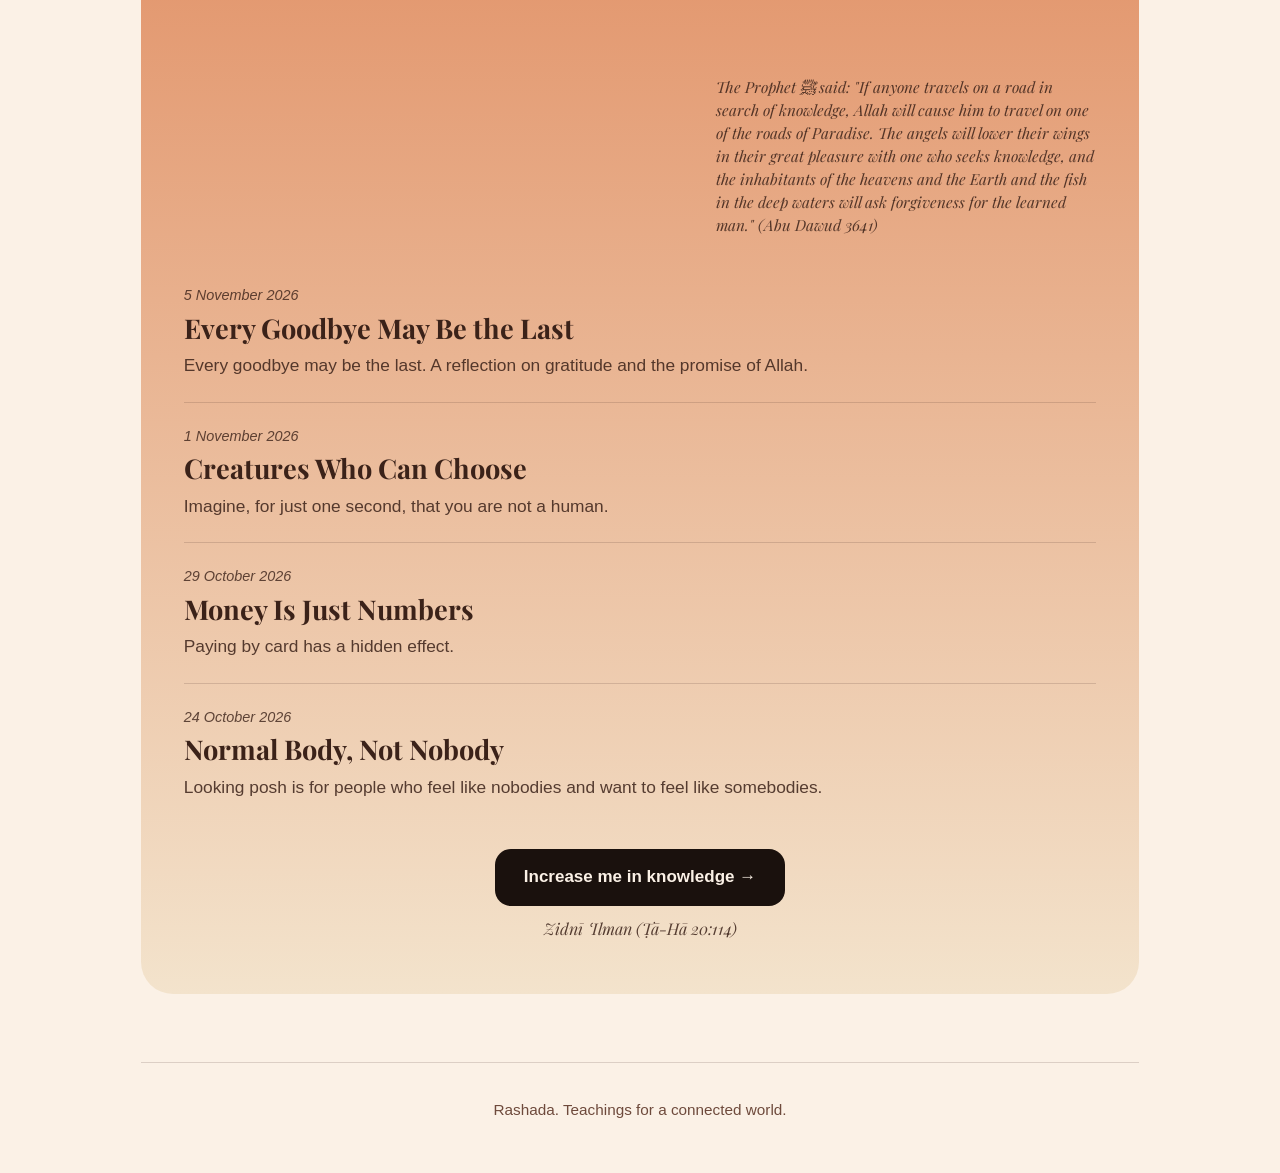
==== commit 8ef9a79a: "Add blog post: Every Goodbye May Be the Last Co-Authored-By: Claude Haiku 5.5 <noreply@anthropic.com" ====
--- a/index.html
+++ b/index.html
@@ -117,6 +117,12 @@
     </div>
 
     <article class="post">
+      <div class="date">5 November 2026</div>
+      <h3><a href="/blog/every-goodbye-may-be-the-last.html">Every Goodbye May Be the Last</a></h3>
+      <p>Every goodbye may be the last. A reflection on gratitude and the promise of Allah.</p>
+    </article>
+
+    <article class="post">
       <div class="date">1 November 2026</div>
       <h3><a href="/blog/creatures-who-can-choose.html">Creatures Who Can Choose</a></h3>
       <p>Imagine, for just one second, that you are not a human.</p>
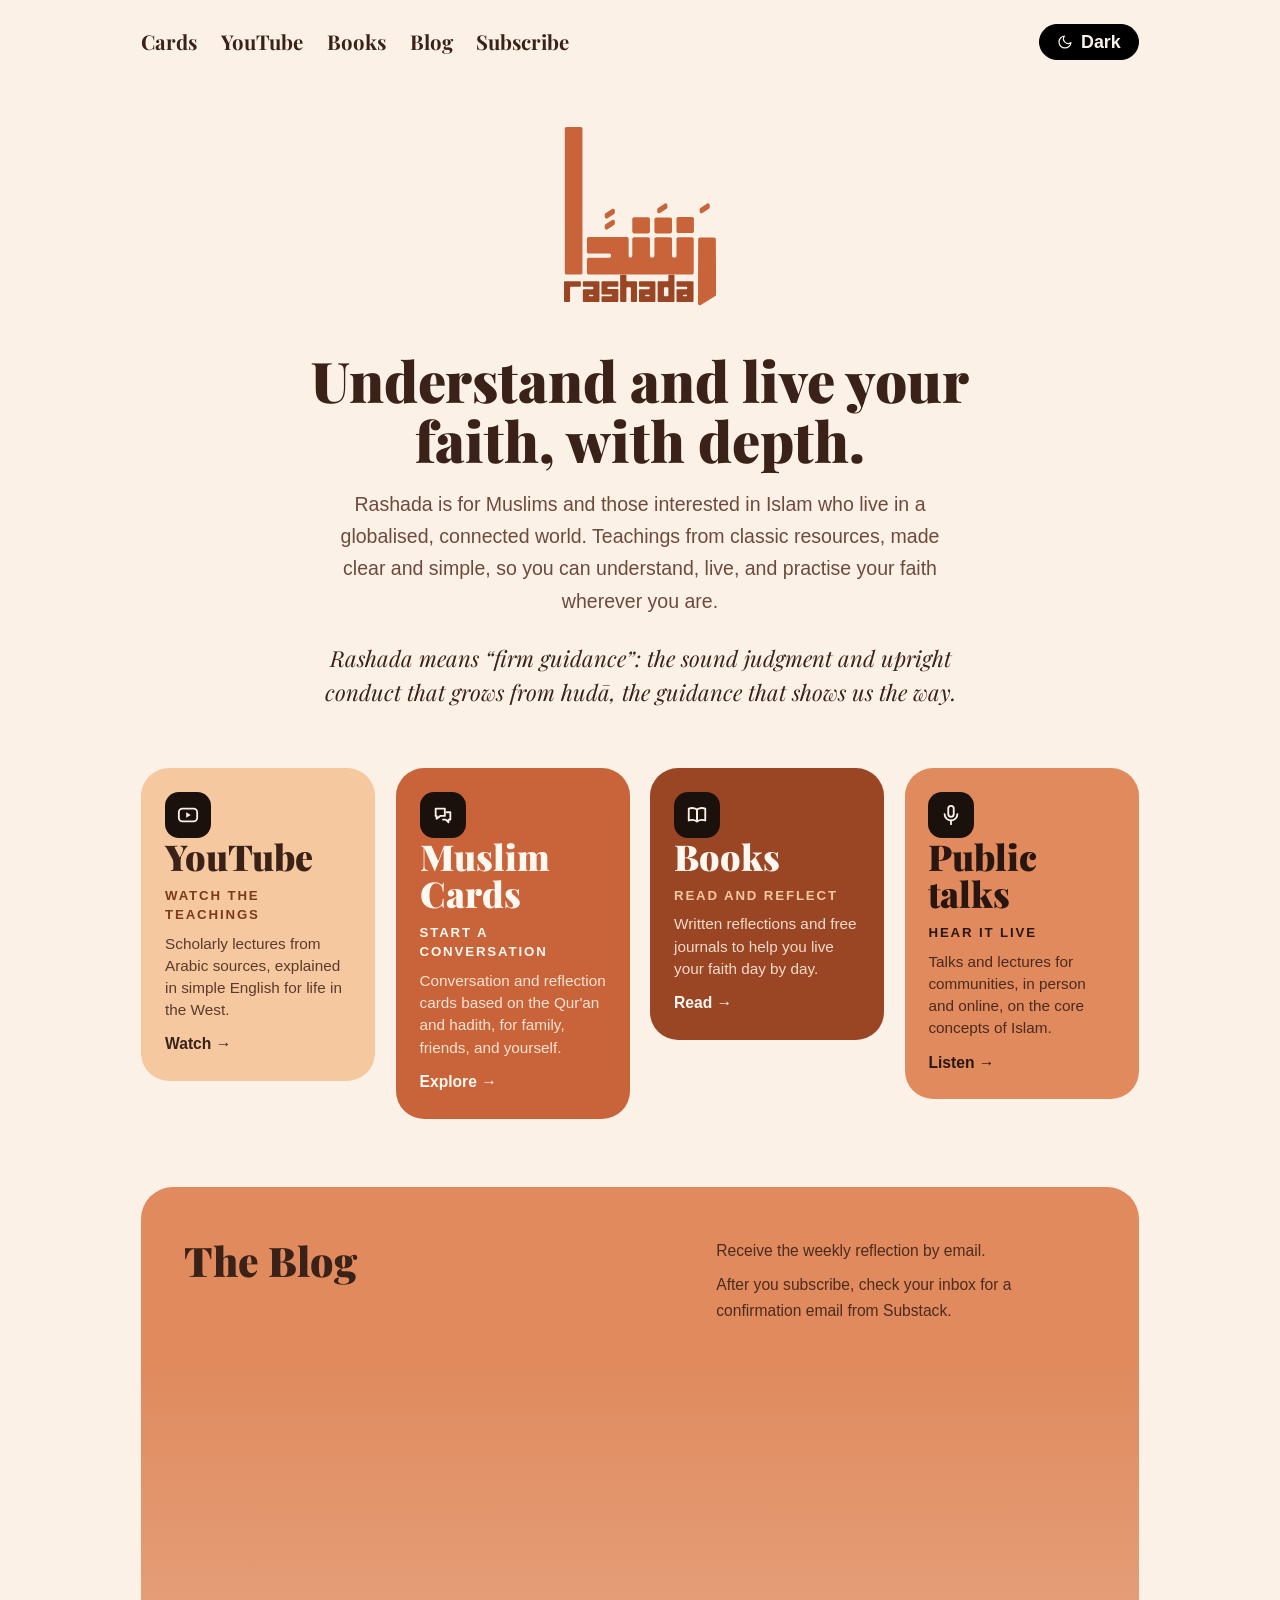
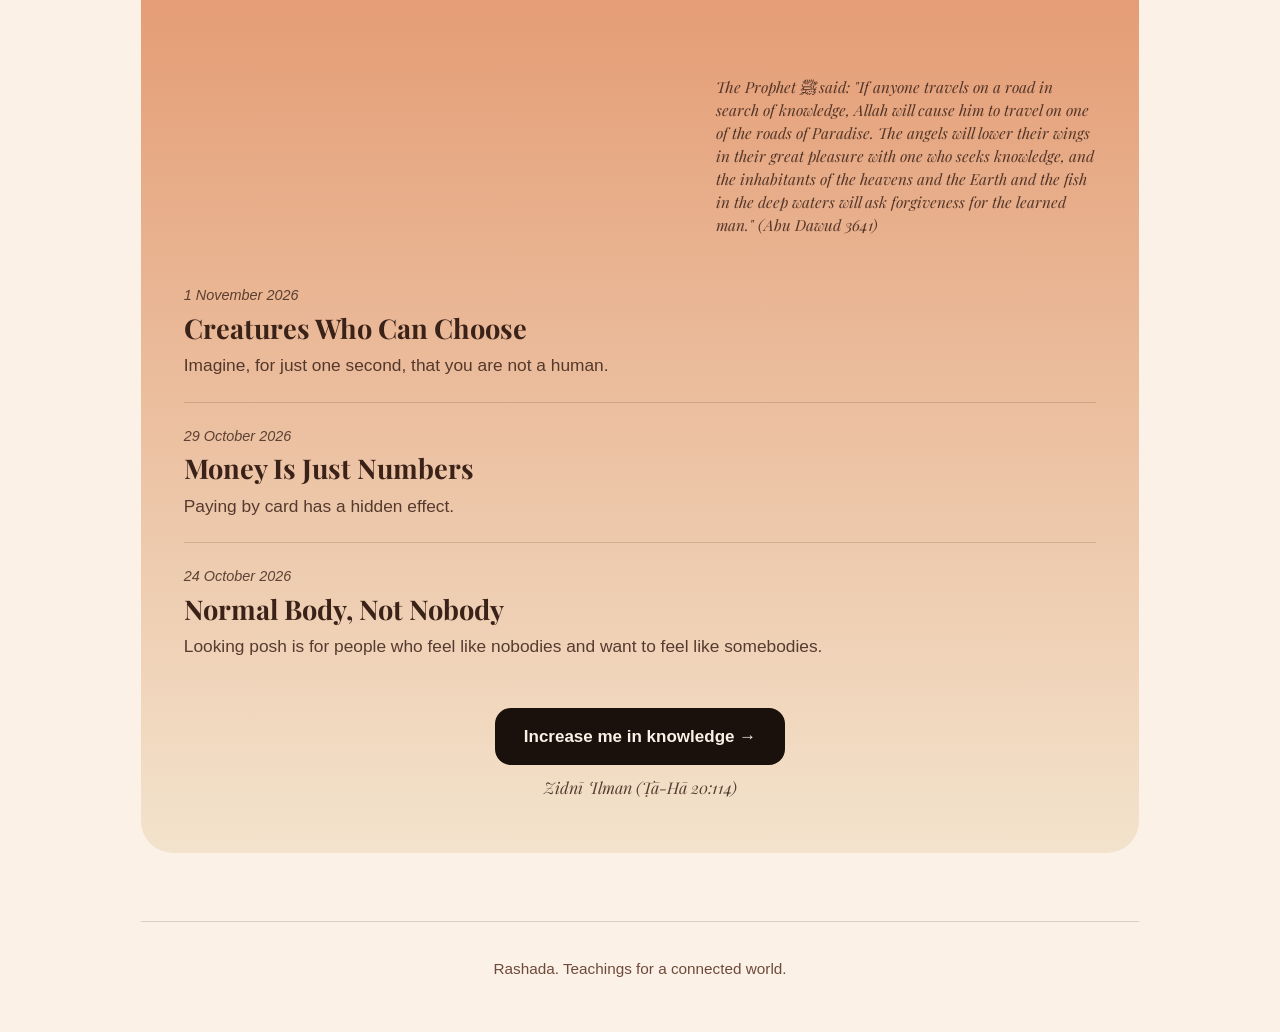
==== commit db793636: "Revert "Add blog post: Every Goodbye May Be the Last" This reverts commit 8ef9a79a76b854c3c70a492e58" ====
--- a/index.html
+++ b/index.html
@@ -117,12 +117,6 @@
     </div>
 
     <article class="post">
-      <div class="date">5 November 2026</div>
-      <h3><a href="/blog/every-goodbye-may-be-the-last.html">Every Goodbye May Be the Last</a></h3>
-      <p>Every goodbye may be the last. A reflection on gratitude and the promise of Allah.</p>
-    </article>
-
-    <article class="post">
       <div class="date">1 November 2026</div>
       <h3><a href="/blog/creatures-who-can-choose.html">Creatures Who Can Choose</a></h3>
       <p>Imagine, for just one second, that you are not a human.</p>
